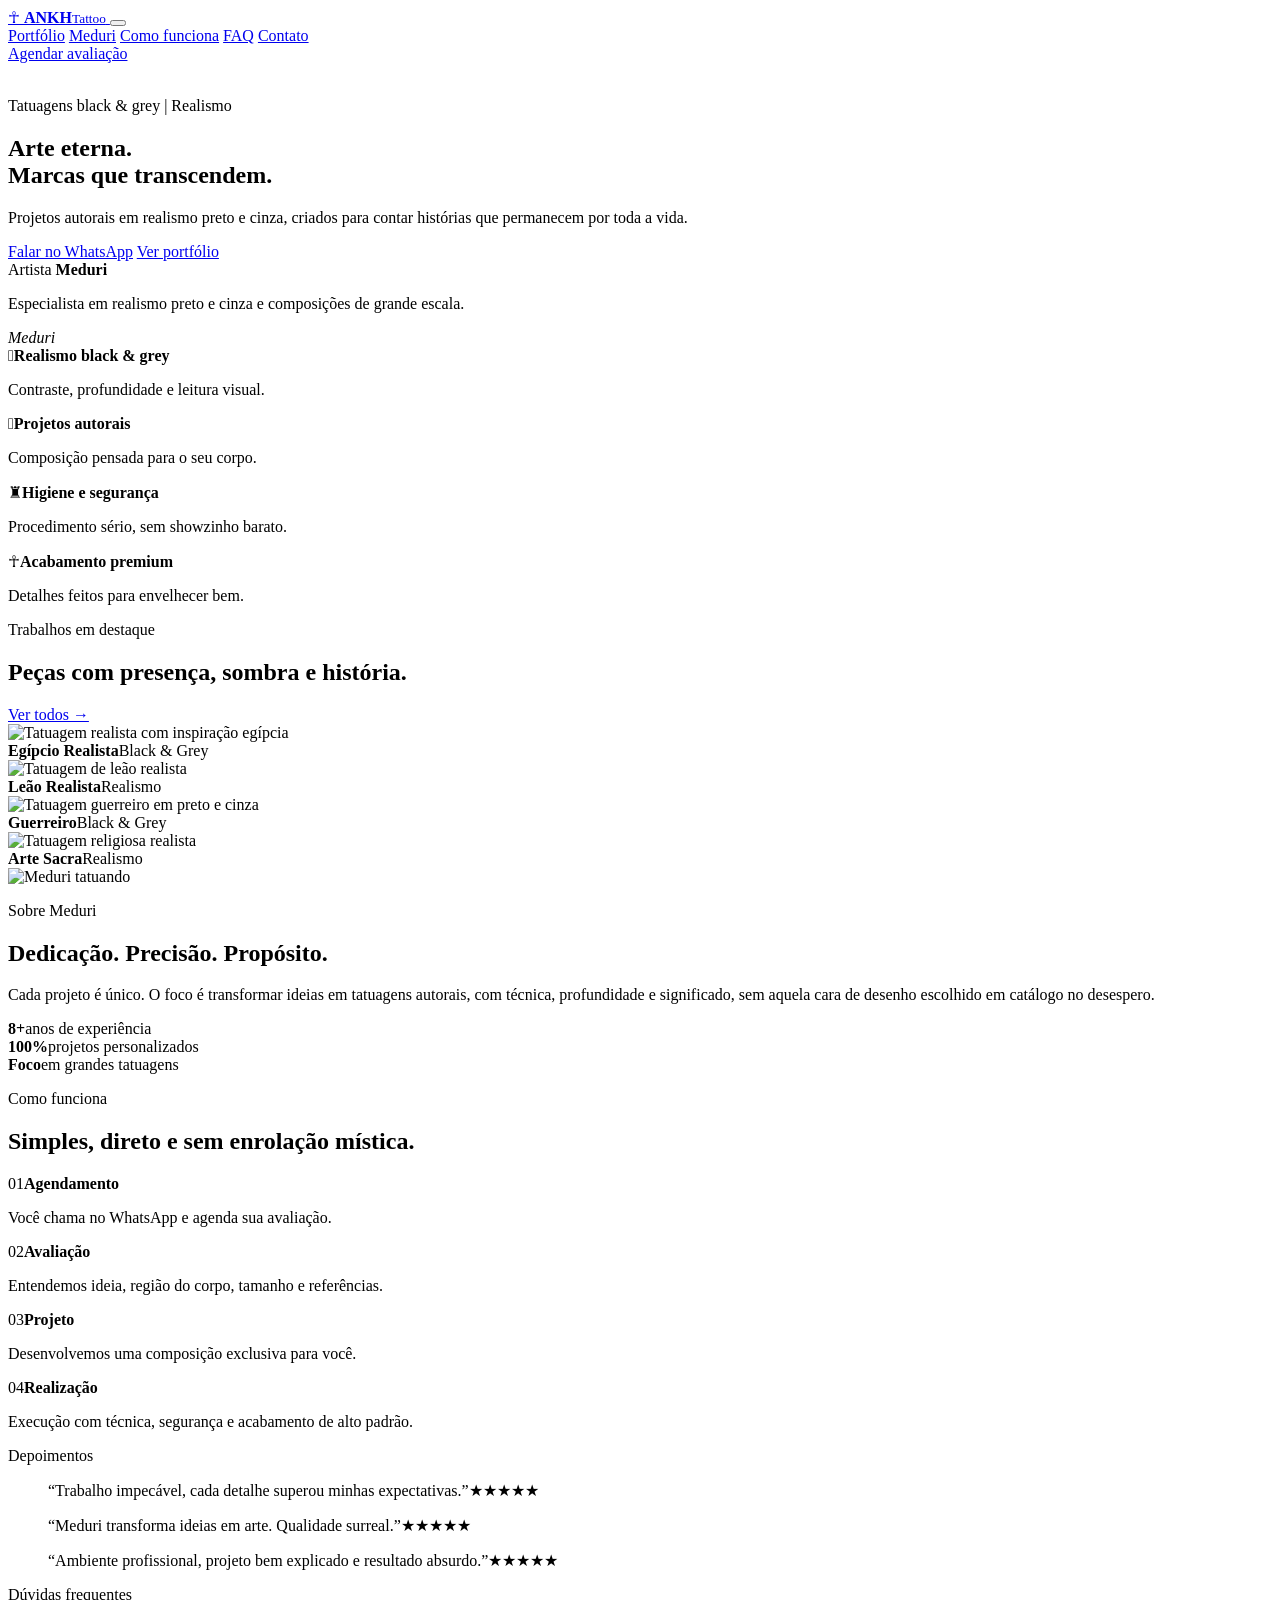
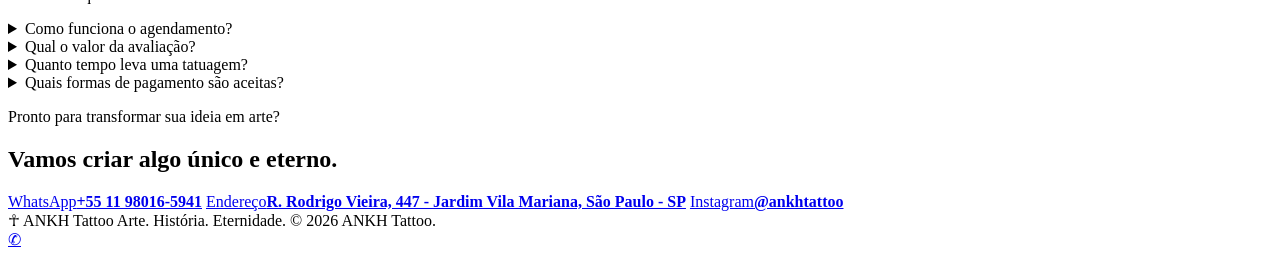
==== v2/index.html @ 569e27ea "Add v2 landing page markup" ====
<!doctype html>
<html lang="pt-BR">
<head>
  <meta charset="utf-8">
  <meta name="viewport" content="width=device-width, initial-scale=1">
  <title>ANKH Tattoo | Meduri - Realismo Black & Grey</title>
  <meta name="description" content="Tatuagens autorais em realismo black and grey com Meduri. Projetos grandes, acabamento premium e atendimento em São Paulo.">
  <meta name="theme-color" content="#090806">
  <link rel="preconnect" href="https://fonts.googleapis.com">
  <link rel="preconnect" href="https://fonts.gstatic.com" crossorigin>
  <link href="https://fonts.googleapis.com/css2?family=Cinzel:wght@500;600;700&family=Inter:wght@400;500;600;700&display=swap" rel="stylesheet">
  <link rel="stylesheet" href="assets/css/style.css">
</head>
<body>
  <div class="noise" aria-hidden="true"></div>

  <header class="site-header" data-header>
    <a class="brand" href="#top" aria-label="ANKH Tattoo">
      <span class="brand-mark">☥</span>
      <span><strong>ANKH</strong><small>Tattoo</small></span>
    </a>

    <button class="menu-toggle" type="button" aria-expanded="false" aria-controls="menu" data-menu-toggle>
      <span></span><span></span><span></span>
    </button>

    <nav class="main-nav" id="menu" data-menu>
      <a href="#portfolio">Portfólio</a>
      <a href="#meduri">Meduri</a>
      <a href="#processo">Como funciona</a>
      <a href="#faq">FAQ</a>
      <a href="#contato">Contato</a>
    </nav>

    <a class="header-cta" href="https://wa.me/5511980165941?text=Oi%2C%20quero%20agendar%20uma%20avalia%C3%A7%C3%A3o%20com%20o%20Meduri" target="_blank" rel="noopener">
      Agendar avaliação
    </a>
  </header>

  <main id="top">
    <section class="hero section-pad">
      <div class="hero-bg" aria-hidden="true">
        <img src="assets/img/hero-anubis.svg" alt="">
      </div>
      <div class="container hero-grid">
        <div class="hero-copy reveal">
          <p class="eyebrow">Tatuagens black & grey | Realismo</p>
          <h1>Arte eterna.<br><span>Marcas que transcendem.</span></h1>
          <p class="hero-text">Projetos autorais em realismo preto e cinza, criados para contar histórias que permanecem por toda a vida.</p>
          <div class="hero-actions">
            <a class="btn btn-primary" href="https://wa.me/5511980165941?text=Oi%2C%20quero%20agendar%20uma%20avalia%C3%A7%C3%A3o%20com%20o%20Meduri" target="_blank" rel="noopener">Falar no WhatsApp</a>
            <a class="btn btn-ghost" href="#portfolio">Ver portfólio</a>
          </div>
        </div>

        <aside class="artist-card reveal delay-1">
          <span>Artista</span>
          <strong>Meduri</strong>
          <p>Especialista em realismo preto e cinza e composições de grande escala.</p>
          <em>Meduri</em>
        </aside>
      </div>
    </section>

    <section class="trust-strip">
      <div class="container trust-grid">
        <article><span>𓃥</span><strong>Realismo black & grey</strong><p>Contraste, profundidade e leitura visual.</p></article>
        <article><span>𓂀</span><strong>Projetos autorais</strong><p>Composição pensada para o seu corpo.</p></article>
        <article><span>♜</span><strong>Higiene e segurança</strong><p>Procedimento sério, sem showzinho barato.</p></article>
        <article><span>☥</span><strong>Acabamento premium</strong><p>Detalhes feitos para envelhecer bem.</p></article>
      </div>
    </section>

    <section class="portfolio section-pad" id="portfolio">
      <div class="container">
        <div class="section-head reveal">
          <p class="eyebrow">Trabalhos em destaque</p>
          <h2>Peças com presença, sombra e história.</h2>
          <a href="https://www.instagram.com/ankhtattoo" target="_blank" rel="noopener">Ver todos →</a>
        </div>
        <div class="portfolio-grid">
          <article class="work-card reveal"><img src="assets/img/tattoo-01.svg" alt="Tatuagem realista com inspiração egípcia"><div><strong>Egípcio Realista</strong><span>Black & Grey</span></div></article>
          <article class="work-card reveal delay-1"><img src="assets/img/tattoo-02.svg" alt="Tatuagem de leão realista"><div><strong>Leão Realista</strong><span>Realismo</span></div></article>
          <article class="work-card reveal delay-2"><img src="assets/img/tattoo-03.svg" alt="Tatuagem guerreiro em preto e cinza"><div><strong>Guerreiro</strong><span>Black & Grey</span></div></article>
          <article class="work-card reveal delay-3"><img src="assets/img/tattoo-04.svg" alt="Tatuagem religiosa realista"><div><strong>Arte Sacra</strong><span>Realismo</span></div></article>
        </div>
      </div>
    </section>

    <section class="about section-pad" id="meduri">
      <div class="container about-grid">
        <div class="about-media reveal"><img src="assets/img/meduri-placeholder.svg" alt="Meduri tatuando"></div>
        <div class="about-copy reveal delay-1">
          <p class="eyebrow">Sobre Meduri</p>
          <h2>Dedicação. Precisão. Propósito.</h2>
          <p>Cada projeto é único. O foco é transformar ideias em tatuagens autorais, com técnica, profundidade e significado, sem aquela cara de desenho escolhido em catálogo no desespero.</p>
          <div class="stats">
            <div><strong>8+</strong><span>anos de experiência</span></div>
            <div><strong>100%</strong><span>projetos personalizados</span></div>
            <div><strong>Foco</strong><span>em grandes tatuagens</span></div>
          </div>
        </div>
      </div>
    </section>

    <section class="process section-pad" id="processo">
      <div class="container">
        <div class="section-head compact reveal">
          <p class="eyebrow">Como funciona</p>
          <h2>Simples, direto e sem enrolação mística.</h2>
        </div>
        <div class="steps">
          <article class="reveal"><span>01</span><strong>Agendamento</strong><p>Você chama no WhatsApp e agenda sua avaliação.</p></article>
          <article class="reveal delay-1"><span>02</span><strong>Avaliação</strong><p>Entendemos ideia, região do corpo, tamanho e referências.</p></article>
          <article class="reveal delay-2"><span>03</span><strong>Projeto</strong><p>Desenvolvemos uma composição exclusiva para você.</p></article>
          <article class="reveal delay-3"><span>04</span><strong>Realização</strong><p>Execução com técnica, segurança e acabamento de alto padrão.</p></article>
        </div>
      </div>
    </section>

    <section class="social-proof section-pad">
      <div class="container proof-grid">
        <div class="testimonials reveal">
          <p class="eyebrow">Depoimentos</p>
          <div class="quote-row">
            <blockquote>“Trabalho impecável, cada detalhe superou minhas expectativas.”<span>★★★★★</span></blockquote>
            <blockquote>“Meduri transforma ideias em arte. Qualidade surreal.”<span>★★★★★</span></blockquote>
            <blockquote>“Ambiente profissional, projeto bem explicado e resultado absurdo.”<span>★★★★★</span></blockquote>
          </div>
        </div>
        <div class="faq reveal delay-1" id="faq">
          <p class="eyebrow">Dúvidas frequentes</p>
          <details><summary>Como funciona o agendamento?</summary><p>Você chama no WhatsApp, envia sua ideia e combinamos o melhor horário para avaliação.</p></details>
          <details><summary>Qual o valor da avaliação?</summary><p>O valor depende do projeto, tamanho e região. O orçamento é feito após entender a ideia.</p></details>
          <details><summary>Quanto tempo leva uma tatuagem?</summary><p>Depende da complexidade. Projetos grandes podem exigir sessões longas ou mais de uma sessão.</p></details>
          <details><summary>Quais formas de pagamento são aceitas?</summary><p>As opções são confirmadas diretamente no WhatsApp no momento do agendamento.</p></details>
        </div>
      </div>
    </section>

    <section class="final-cta section-pad" id="contato">
      <div class="container cta-grid reveal">
        <div>
          <p class="eyebrow">Pronto para transformar sua ideia em arte?</p>
          <h2>Vamos criar algo único e eterno.</h2>
        </div>
        <div class="contact-cards">
          <a href="https://wa.me/5511980165941" target="_blank" rel="noopener"><span>WhatsApp</span><strong>+55 11 98016-5941</strong></a>
          <a href="https://maps.google.com/?q=R.%20Rodrigo%20Vieira%2C%20447%20-%20Jardim%20Vila%20Mariana%20S%C3%A3o%20Paulo%20-%20SP%2004115-060" target="_blank" rel="noopener"><span>Endereço</span><strong>R. Rodrigo Vieira, 447 - Jardim Vila Mariana, São Paulo - SP</strong></a>
          <a href="https://www.instagram.com/ankhtattoo" target="_blank" rel="noopener"><span>Instagram</span><strong>@ankhtattoo</strong></a>
        </div>
      </div>
    </section>
  </main>

  <footer class="site-footer">
    <div class="container footer-grid">
      <span class="brand-mini">☥ ANKH Tattoo</span>
      <span>Arte. História. Eternidade.</span>
      <span>© 2026 ANKH Tattoo.</span>
    </div>
  </footer>

  <a class="float-whatsapp" href="https://wa.me/5511980165941?text=Oi%2C%20quero%20agendar%20uma%20avalia%C3%A7%C3%A3o%20com%20o%20Meduri" target="_blank" rel="noopener" aria-label="Chamar no WhatsApp">✆</a>
  <script src="assets/js/main.js"></script>
</body>
</html>
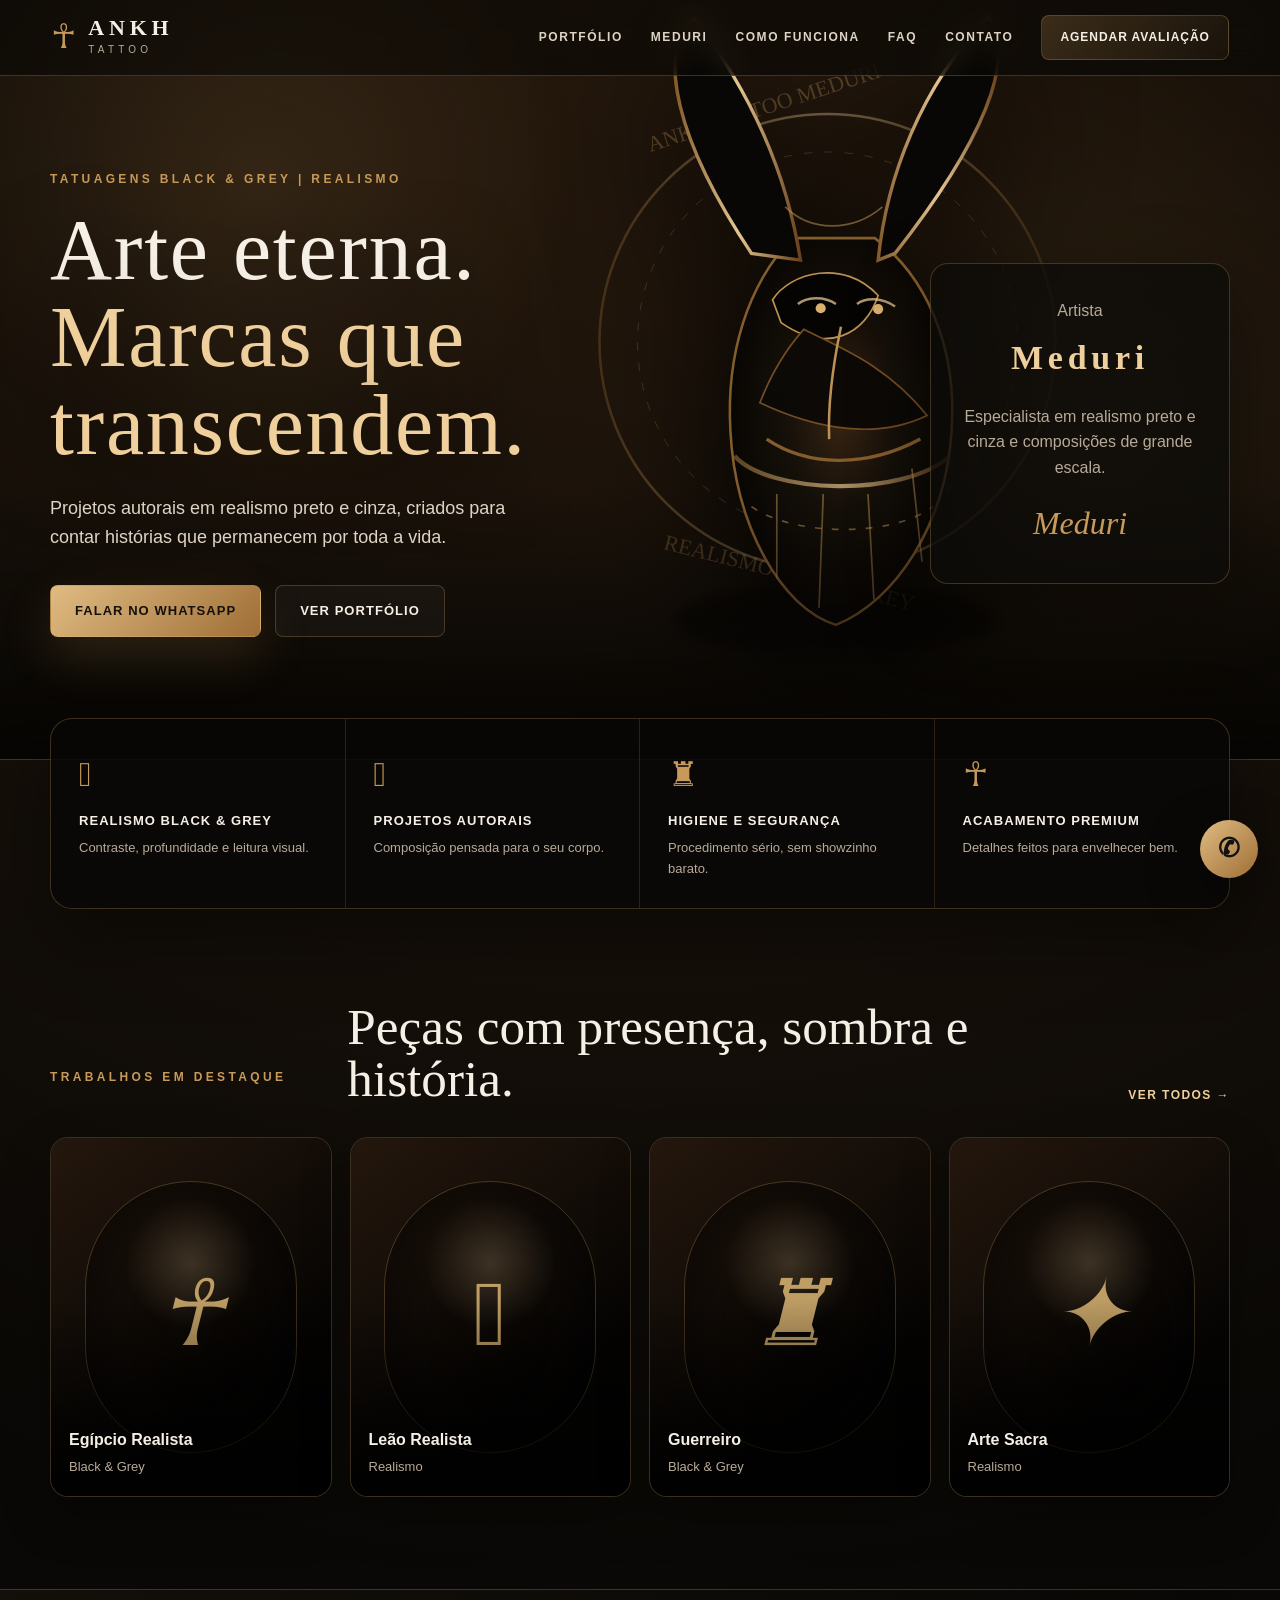
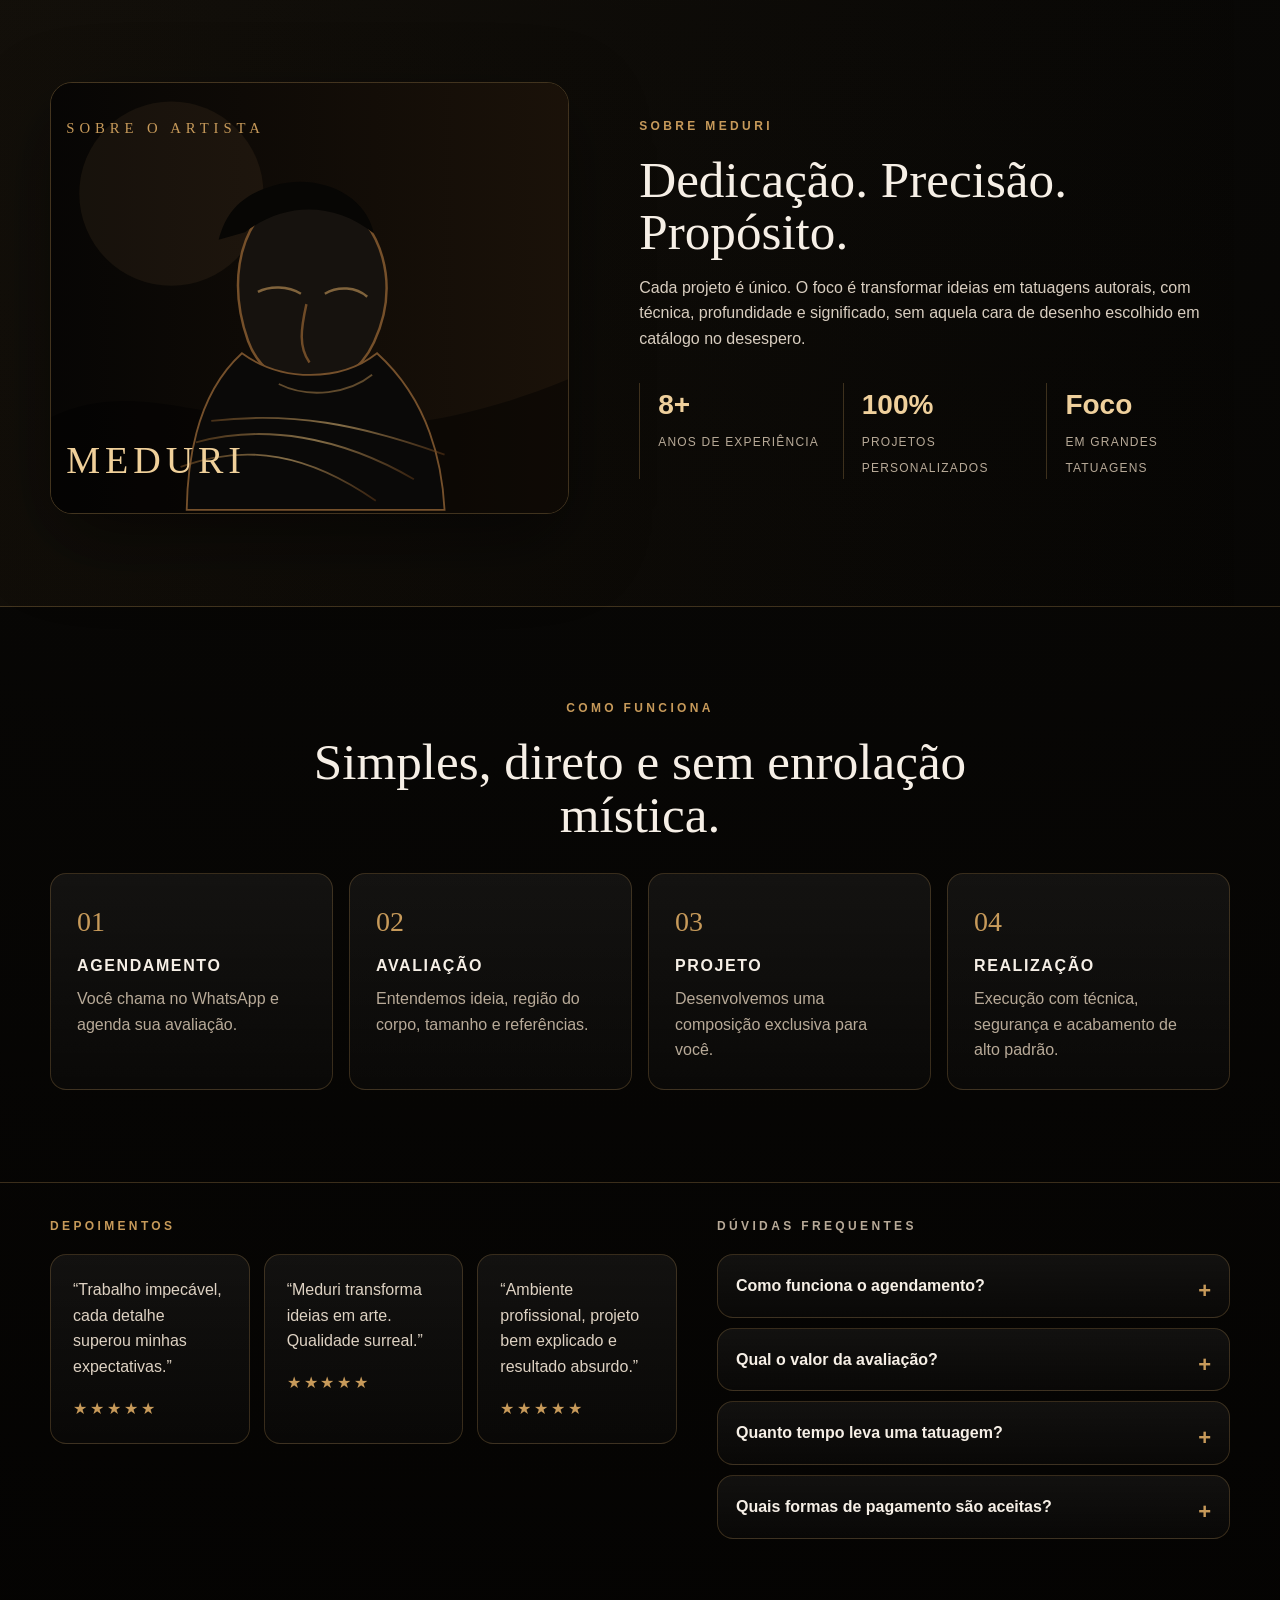
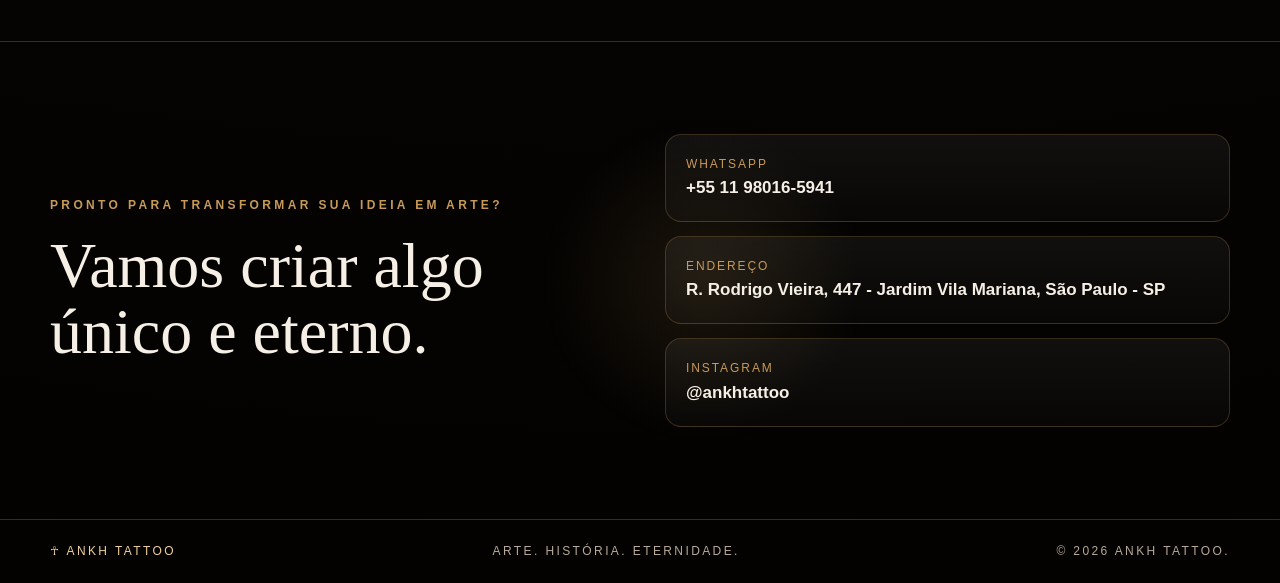
==== commit 3bacfd4f: "Use CSS portfolio placeholders in v2" ====
--- a/v2/index.html
+++ b/v2/index.html
@@ -10,157 +10,52 @@
   <link rel="preconnect" href="https://fonts.gstatic.com" crossorigin>
   <link href="https://fonts.googleapis.com/css2?family=Cinzel:wght@500;600;700&family=Inter:wght@400;500;600;700&display=swap" rel="stylesheet">
   <link rel="stylesheet" href="assets/css/style.css">
+  <style>
+    .work-art{position:absolute;inset:0;display:block;background:radial-gradient(circle at 50% 35%,rgba(239,208,156,.20),transparent 24%),linear-gradient(145deg,#24170d,#050403 70%);transition:.35s}
+    .work-art:before{content:"";position:absolute;inset:12%;border:1px solid rgba(199,154,90,.28);border-radius:999px;box-shadow:inset 0 0 70px rgba(0,0,0,.7)}
+    .work-art:after{position:absolute;inset:auto 0 38%;text-align:center;color:#d8b372;font-family:Cinzel,serif;font-size:92px;line-height:1;text-shadow:0 20px 55px #000;opacity:.86}
+    .art-1:after{content:"☥"}.art-2:after{content:"𓃭"}.art-3:after{content:"♜"}.art-4:after{content:"✦"}
+    .work-card:hover .work-art{transform:scale(1.05)}
+  </style>
 </head>
 <body>
   <div class="noise" aria-hidden="true"></div>
 
   <header class="site-header" data-header>
-    <a class="brand" href="#top" aria-label="ANKH Tattoo">
-      <span class="brand-mark">☥</span>
-      <span><strong>ANKH</strong><small>Tattoo</small></span>
-    </a>
-
-    <button class="menu-toggle" type="button" aria-expanded="false" aria-controls="menu" data-menu-toggle>
-      <span></span><span></span><span></span>
-    </button>
-
-    <nav class="main-nav" id="menu" data-menu>
-      <a href="#portfolio">Portfólio</a>
-      <a href="#meduri">Meduri</a>
-      <a href="#processo">Como funciona</a>
-      <a href="#faq">FAQ</a>
-      <a href="#contato">Contato</a>
-    </nav>
-
-    <a class="header-cta" href="https://wa.me/5511980165941?text=Oi%2C%20quero%20agendar%20uma%20avalia%C3%A7%C3%A3o%20com%20o%20Meduri" target="_blank" rel="noopener">
-      Agendar avaliação
-    </a>
+    <a class="brand" href="#top" aria-label="ANKH Tattoo"><span class="brand-mark">☥</span><span><strong>ANKH</strong><small>Tattoo</small></span></a>
+    <button class="menu-toggle" type="button" aria-expanded="false" aria-controls="menu" data-menu-toggle><span></span><span></span><span></span></button>
+    <nav class="main-nav" id="menu" data-menu><a href="#portfolio">Portfólio</a><a href="#meduri">Meduri</a><a href="#processo">Como funciona</a><a href="#faq">FAQ</a><a href="#contato">Contato</a></nav>
+    <a class="header-cta" href="https://wa.me/5511980165941?text=Oi%2C%20quero%20agendar%20uma%20avalia%C3%A7%C3%A3o%20com%20o%20Meduri" target="_blank" rel="noopener">Agendar avaliação</a>
   </header>
 
   <main id="top">
     <section class="hero section-pad">
-      <div class="hero-bg" aria-hidden="true">
-        <img src="assets/img/hero-anubis.svg" alt="">
-      </div>
+      <div class="hero-bg" aria-hidden="true"><img src="assets/img/hero-anubis.svg" alt=""></div>
       <div class="container hero-grid">
         <div class="hero-copy reveal">
           <p class="eyebrow">Tatuagens black & grey | Realismo</p>
           <h1>Arte eterna.<br><span>Marcas que transcendem.</span></h1>
           <p class="hero-text">Projetos autorais em realismo preto e cinza, criados para contar histórias que permanecem por toda a vida.</p>
-          <div class="hero-actions">
-            <a class="btn btn-primary" href="https://wa.me/5511980165941?text=Oi%2C%20quero%20agendar%20uma%20avalia%C3%A7%C3%A3o%20com%20o%20Meduri" target="_blank" rel="noopener">Falar no WhatsApp</a>
-            <a class="btn btn-ghost" href="#portfolio">Ver portfólio</a>
-          </div>
+          <div class="hero-actions"><a class="btn btn-primary" href="https://wa.me/5511980165941?text=Oi%2C%20quero%20agendar%20uma%20avalia%C3%A7%C3%A3o%20com%20o%20Meduri" target="_blank" rel="noopener">Falar no WhatsApp</a><a class="btn btn-ghost" href="#portfolio">Ver portfólio</a></div>
         </div>
-
-        <aside class="artist-card reveal delay-1">
-          <span>Artista</span>
-          <strong>Meduri</strong>
-          <p>Especialista em realismo preto e cinza e composições de grande escala.</p>
-          <em>Meduri</em>
-        </aside>
+        <aside class="artist-card reveal delay-1"><span>Artista</span><strong>Meduri</strong><p>Especialista em realismo preto e cinza e composições de grande escala.</p><em>Meduri</em></aside>
       </div>
     </section>
 
-    <section class="trust-strip">
-      <div class="container trust-grid">
-        <article><span>𓃥</span><strong>Realismo black & grey</strong><p>Contraste, profundidade e leitura visual.</p></article>
-        <article><span>𓂀</span><strong>Projetos autorais</strong><p>Composição pensada para o seu corpo.</p></article>
-        <article><span>♜</span><strong>Higiene e segurança</strong><p>Procedimento sério, sem showzinho barato.</p></article>
-        <article><span>☥</span><strong>Acabamento premium</strong><p>Detalhes feitos para envelhecer bem.</p></article>
-      </div>
-    </section>
+    <section class="trust-strip"><div class="container trust-grid"><article><span>𓃥</span><strong>Realismo black & grey</strong><p>Contraste, profundidade e leitura visual.</p></article><article><span>𓂀</span><strong>Projetos autorais</strong><p>Composição pensada para o seu corpo.</p></article><article><span>♜</span><strong>Higiene e segurança</strong><p>Procedimento sério, sem showzinho barato.</p></article><article><span>☥</span><strong>Acabamento premium</strong><p>Detalhes feitos para envelhecer bem.</p></article></div></section>
 
-    <section class="portfolio section-pad" id="portfolio">
-      <div class="container">
-        <div class="section-head reveal">
-          <p class="eyebrow">Trabalhos em destaque</p>
-          <h2>Peças com presença, sombra e história.</h2>
-          <a href="https://www.instagram.com/ankhtattoo" target="_blank" rel="noopener">Ver todos →</a>
-        </div>
-        <div class="portfolio-grid">
-          <article class="work-card reveal"><img src="assets/img/tattoo-01.svg" alt="Tatuagem realista com inspiração egípcia"><div><strong>Egípcio Realista</strong><span>Black & Grey</span></div></article>
-          <article class="work-card reveal delay-1"><img src="assets/img/tattoo-02.svg" alt="Tatuagem de leão realista"><div><strong>Leão Realista</strong><span>Realismo</span></div></article>
-          <article class="work-card reveal delay-2"><img src="assets/img/tattoo-03.svg" alt="Tatuagem guerreiro em preto e cinza"><div><strong>Guerreiro</strong><span>Black & Grey</span></div></article>
-          <article class="work-card reveal delay-3"><img src="assets/img/tattoo-04.svg" alt="Tatuagem religiosa realista"><div><strong>Arte Sacra</strong><span>Realismo</span></div></article>
-        </div>
-      </div>
-    </section>
+    <section class="portfolio section-pad" id="portfolio"><div class="container"><div class="section-head reveal"><p class="eyebrow">Trabalhos em destaque</p><h2>Peças com presença, sombra e história.</h2><a href="https://www.instagram.com/ankhtattoo" target="_blank" rel="noopener">Ver todos →</a></div><div class="portfolio-grid"><article class="work-card reveal"><i class="work-art art-1" aria-hidden="true"></i><div><strong>Egípcio Realista</strong><span>Black & Grey</span></div></article><article class="work-card reveal delay-1"><i class="work-art art-2" aria-hidden="true"></i><div><strong>Leão Realista</strong><span>Realismo</span></div></article><article class="work-card reveal delay-2"><i class="work-art art-3" aria-hidden="true"></i><div><strong>Guerreiro</strong><span>Black & Grey</span></div></article><article class="work-card reveal delay-3"><i class="work-art art-4" aria-hidden="true"></i><div><strong>Arte Sacra</strong><span>Realismo</span></div></article></div></div></section>
 
-    <section class="about section-pad" id="meduri">
-      <div class="container about-grid">
-        <div class="about-media reveal"><img src="assets/img/meduri-placeholder.svg" alt="Meduri tatuando"></div>
-        <div class="about-copy reveal delay-1">
-          <p class="eyebrow">Sobre Meduri</p>
-          <h2>Dedicação. Precisão. Propósito.</h2>
-          <p>Cada projeto é único. O foco é transformar ideias em tatuagens autorais, com técnica, profundidade e significado, sem aquela cara de desenho escolhido em catálogo no desespero.</p>
-          <div class="stats">
-            <div><strong>8+</strong><span>anos de experiência</span></div>
-            <div><strong>100%</strong><span>projetos personalizados</span></div>
-            <div><strong>Foco</strong><span>em grandes tatuagens</span></div>
-          </div>
-        </div>
-      </div>
-    </section>
+    <section class="about section-pad" id="meduri"><div class="container about-grid"><div class="about-media reveal"><img src="assets/img/meduri-placeholder.svg" alt="Meduri tatuando"></div><div class="about-copy reveal delay-1"><p class="eyebrow">Sobre Meduri</p><h2>Dedicação. Precisão. Propósito.</h2><p>Cada projeto é único. O foco é transformar ideias em tatuagens autorais, com técnica, profundidade e significado, sem aquela cara de desenho escolhido em catálogo no desespero.</p><div class="stats"><div><strong>8+</strong><span>anos de experiência</span></div><div><strong>100%</strong><span>projetos personalizados</span></div><div><strong>Foco</strong><span>em grandes tatuagens</span></div></div></div></div></section>
 
-    <section class="process section-pad" id="processo">
-      <div class="container">
-        <div class="section-head compact reveal">
-          <p class="eyebrow">Como funciona</p>
-          <h2>Simples, direto e sem enrolação mística.</h2>
-        </div>
-        <div class="steps">
-          <article class="reveal"><span>01</span><strong>Agendamento</strong><p>Você chama no WhatsApp e agenda sua avaliação.</p></article>
-          <article class="reveal delay-1"><span>02</span><strong>Avaliação</strong><p>Entendemos ideia, região do corpo, tamanho e referências.</p></article>
-          <article class="reveal delay-2"><span>03</span><strong>Projeto</strong><p>Desenvolvemos uma composição exclusiva para você.</p></article>
-          <article class="reveal delay-3"><span>04</span><strong>Realização</strong><p>Execução com técnica, segurança e acabamento de alto padrão.</p></article>
-        </div>
-      </div>
-    </section>
+    <section class="process section-pad" id="processo"><div class="container"><div class="section-head compact reveal"><p class="eyebrow">Como funciona</p><h2>Simples, direto e sem enrolação mística.</h2></div><div class="steps"><article class="reveal"><span>01</span><strong>Agendamento</strong><p>Você chama no WhatsApp e agenda sua avaliação.</p></article><article class="reveal delay-1"><span>02</span><strong>Avaliação</strong><p>Entendemos ideia, região do corpo, tamanho e referências.</p></article><article class="reveal delay-2"><span>03</span><strong>Projeto</strong><p>Desenvolvemos uma composição exclusiva para você.</p></article><article class="reveal delay-3"><span>04</span><strong>Realização</strong><p>Execução com técnica, segurança e acabamento de alto padrão.</p></article></div></div></section>
 
-    <section class="social-proof section-pad">
-      <div class="container proof-grid">
-        <div class="testimonials reveal">
-          <p class="eyebrow">Depoimentos</p>
-          <div class="quote-row">
-            <blockquote>“Trabalho impecável, cada detalhe superou minhas expectativas.”<span>★★★★★</span></blockquote>
-            <blockquote>“Meduri transforma ideias em arte. Qualidade surreal.”<span>★★★★★</span></blockquote>
-            <blockquote>“Ambiente profissional, projeto bem explicado e resultado absurdo.”<span>★★★★★</span></blockquote>
-          </div>
-        </div>
-        <div class="faq reveal delay-1" id="faq">
-          <p class="eyebrow">Dúvidas frequentes</p>
-          <details><summary>Como funciona o agendamento?</summary><p>Você chama no WhatsApp, envia sua ideia e combinamos o melhor horário para avaliação.</p></details>
-          <details><summary>Qual o valor da avaliação?</summary><p>O valor depende do projeto, tamanho e região. O orçamento é feito após entender a ideia.</p></details>
-          <details><summary>Quanto tempo leva uma tatuagem?</summary><p>Depende da complexidade. Projetos grandes podem exigir sessões longas ou mais de uma sessão.</p></details>
-          <details><summary>Quais formas de pagamento são aceitas?</summary><p>As opções são confirmadas diretamente no WhatsApp no momento do agendamento.</p></details>
-        </div>
-      </div>
-    </section>
+    <section class="social-proof section-pad"><div class="container proof-grid"><div class="testimonials reveal"><p class="eyebrow">Depoimentos</p><div class="quote-row"><blockquote>“Trabalho impecável, cada detalhe superou minhas expectativas.”<span>★★★★★</span></blockquote><blockquote>“Meduri transforma ideias em arte. Qualidade surreal.”<span>★★★★★</span></blockquote><blockquote>“Ambiente profissional, projeto bem explicado e resultado absurdo.”<span>★★★★★</span></blockquote></div></div><div class="faq reveal delay-1" id="faq"><p class="eyebrow">Dúvidas frequentes</p><details><summary>Como funciona o agendamento?</summary><p>Você chama no WhatsApp, envia sua ideia e combinamos o melhor horário para avaliação.</p></details><details><summary>Qual o valor da avaliação?</summary><p>O valor depende do projeto, tamanho e região. O orçamento é feito após entender a ideia.</p></details><details><summary>Quanto tempo leva uma tatuagem?</summary><p>Depende da complexidade. Projetos grandes podem exigir sessões longas ou mais de uma sessão.</p></details><details><summary>Quais formas de pagamento são aceitas?</summary><p>As opções são confirmadas diretamente no WhatsApp no momento do agendamento.</p></details></div></div></section>
 
-    <section class="final-cta section-pad" id="contato">
-      <div class="container cta-grid reveal">
-        <div>
-          <p class="eyebrow">Pronto para transformar sua ideia em arte?</p>
-          <h2>Vamos criar algo único e eterno.</h2>
-        </div>
-        <div class="contact-cards">
-          <a href="https://wa.me/5511980165941" target="_blank" rel="noopener"><span>WhatsApp</span><strong>+55 11 98016-5941</strong></a>
-          <a href="https://maps.google.com/?q=R.%20Rodrigo%20Vieira%2C%20447%20-%20Jardim%20Vila%20Mariana%20S%C3%A3o%20Paulo%20-%20SP%2004115-060" target="_blank" rel="noopener"><span>Endereço</span><strong>R. Rodrigo Vieira, 447 - Jardim Vila Mariana, São Paulo - SP</strong></a>
-          <a href="https://www.instagram.com/ankhtattoo" target="_blank" rel="noopener"><span>Instagram</span><strong>@ankhtattoo</strong></a>
-        </div>
-      </div>
-    </section>
+    <section class="final-cta section-pad" id="contato"><div class="container cta-grid reveal"><div><p class="eyebrow">Pronto para transformar sua ideia em arte?</p><h2>Vamos criar algo único e eterno.</h2></div><div class="contact-cards"><a href="https://wa.me/5511980165941" target="_blank" rel="noopener"><span>WhatsApp</span><strong>+55 11 98016-5941</strong></a><a href="https://maps.google.com/?q=R.%20Rodrigo%20Vieira%2C%20447%20-%20Jardim%20Vila%20Mariana%20S%C3%A3o%20Paulo%20-%20SP%2004115-060" target="_blank" rel="noopener"><span>Endereço</span><strong>R. Rodrigo Vieira, 447 - Jardim Vila Mariana, São Paulo - SP</strong></a><a href="https://www.instagram.com/ankhtattoo" target="_blank" rel="noopener"><span>Instagram</span><strong>@ankhtattoo</strong></a></div></div></section>
   </main>
 
-  <footer class="site-footer">
-    <div class="container footer-grid">
-      <span class="brand-mini">☥ ANKH Tattoo</span>
-      <span>Arte. História. Eternidade.</span>
-      <span>© 2026 ANKH Tattoo.</span>
-    </div>
-  </footer>
-
+  <footer class="site-footer"><div class="container footer-grid"><span class="brand-mini">☥ ANKH Tattoo</span><span>Arte. História. Eternidade.</span><span>© 2026 ANKH Tattoo.</span></div></footer>
   <a class="float-whatsapp" href="https://wa.me/5511980165941?text=Oi%2C%20quero%20agendar%20uma%20avalia%C3%A7%C3%A3o%20com%20o%20Meduri" target="_blank" rel="noopener" aria-label="Chamar no WhatsApp">✆</a>
   <script src="assets/js/main.js"></script>
 </body>
--- a/v2/assets/css/style.css
+++ b/v2/assets/css/style.css
@@ -0,0 +1 @@
+:root{--bg:#070604;--panel:#12100d;--line:rgba(199,154,90,.28);--gold:#c79a5a;--gold2:#efd09c;--text:#f6efe6;--muted:#b8aa98;--max:1180px;--radius:22px}*{box-sizing:border-box}html{scroll-behavior:smooth}body{margin:0;background:radial-gradient(circle at top,#26190d 0,#090806 42%,#030201 100%);color:var(--text);font-family:Inter,Arial,sans-serif;line-height:1.6;overflow-x:hidden}body:before{content:"";position:fixed;inset:0;background:radial-gradient(circle at 20% 20%,rgba(199,154,90,.13),transparent 26%),radial-gradient(circle at 85% 45%,rgba(199,154,90,.08),transparent 30%);pointer-events:none;z-index:-1}.container{width:min(var(--max),calc(100% - 40px));margin:auto}a{color:inherit;text-decoration:none}img{max-width:100%;display:block}.section-pad{padding:92px 0}.site-header{position:fixed;inset:0 0 auto;z-index:20;height:76px;display:flex;align-items:center;gap:28px;padding:0 clamp(20px,4vw,56px);border-bottom:1px solid var(--line);background:rgba(7,6,4,.55);backdrop-filter:blur(14px);transition:.25s}.site-header.is-scrolled{height:64px;background:rgba(7,6,4,.92)}.brand{display:flex;align-items:center;gap:12px}.brand-mark{font-family:Cinzel,serif;font-size:34px;color:var(--gold)}.brand strong{display:block;font-family:Cinzel,serif;font-size:22px;letter-spacing:.22em;line-height:1}.brand small{display:block;text-transform:uppercase;letter-spacing:.42em;font-size:10px;color:var(--muted);margin-top:3px}.main-nav{margin-left:auto;display:flex;gap:28px}.main-nav a{font-size:12px;font-weight:800;text-transform:uppercase;letter-spacing:.13em;color:#ddd4c6}.main-nav a:hover{color:var(--gold2)}.header-cta{border:1px solid var(--line);background:linear-gradient(135deg,rgba(199,154,90,.24),rgba(199,154,90,.06));padding:12px 18px;border-radius:8px;font-size:12px;font-weight:900;text-transform:uppercase;letter-spacing:.08em}.menu-toggle{display:none;margin-left:auto;background:none;border:0;width:42px;height:42px}.menu-toggle span{display:block;height:2px;background:var(--gold2);margin:7px 0}.hero{position:relative;min-height:760px;display:grid;align-items:center;padding-top:140px;border-bottom:1px solid var(--line);overflow:hidden}.hero:after{content:"";position:absolute;inset:auto 0 0;height:36%;background:linear-gradient(transparent,var(--bg))}.hero-bg{position:absolute;inset:0;display:grid;place-items:center;opacity:.94}.hero-bg img{height:min(86vh,760px);width:auto;filter:drop-shadow(0 30px 70px #000);transform:translateX(18%)}.hero-grid{position:relative;z-index:2;display:grid;grid-template-columns:minmax(0,620px) 300px;justify-content:space-between;gap:40px}.eyebrow{margin:0 0 18px;color:var(--gold);font-size:12px;font-weight:900;text-transform:uppercase;letter-spacing:.28em}.hero h1,.section-head h2,.about h2,.final-cta h2{font-family:Cinzel,serif;font-weight:500;line-height:1.02;margin:0}.hero h1{font-size:clamp(48px,7vw,86px);letter-spacing:.02em;text-shadow:0 20px 80px #000}.hero h1 span{color:var(--gold2)}.hero-text{max-width:510px;color:#ded4c6;font-size:18px;margin:24px 0 0}.hero-actions{display:flex;gap:14px;flex-wrap:wrap;margin-top:34px}.btn{display:inline-flex;align-items:center;justify-content:center;min-height:52px;padding:0 24px;border-radius:8px;font-size:13px;font-weight:900;text-transform:uppercase;letter-spacing:.08em;border:1px solid var(--line);transition:.2s}.btn:hover{transform:translateY(-2px)}.btn-primary{background:linear-gradient(135deg,#e0bc82,#9e6e36);color:#16100a;box-shadow:0 20px 50px rgba(199,154,90,.18)}.btn-ghost{background:rgba(255,255,255,.035)}.artist-card{align-self:center;margin-top:40px;padding:34px 30px;border:1px solid var(--line);border-radius:18px;background:rgba(14,12,9,.78);box-shadow:0 28px 80px rgba(0,0,0,.45);text-align:center}.artist-card span,.artist-card p{color:var(--muted)}.artist-card strong{font-family:Cinzel,serif;font-size:34px;letter-spacing:.14em;color:var(--gold2);display:block;margin:8px 0 18px}.artist-card em{display:block;margin-top:18px;font-family:cursive;font-size:32px;color:var(--gold)}.trust-strip{position:relative;z-index:3;margin-top:-42px}.trust-grid{display:grid;grid-template-columns:repeat(4,1fr);border:1px solid var(--line);border-radius:var(--radius);overflow:hidden;background:rgba(9,8,6,.86);box-shadow:0 28px 80px rgba(0,0,0,.45)}.trust-grid article{padding:28px;border-right:1px solid rgba(199,154,90,.18)}.trust-grid article:last-child{border-right:0}.trust-grid span{font-size:34px;color:var(--gold)}.trust-grid strong{display:block;margin:10px 0 6px;text-transform:uppercase;letter-spacing:.08em;font-size:13px}.trust-grid p{margin:0;color:var(--muted);font-size:13px}.section-head{display:flex;align-items:end;justify-content:space-between;gap:24px;margin-bottom:32px}.section-head h2{font-size:clamp(28px,4vw,54px);max-width:720px}.section-head a{color:var(--gold2);font-weight:900;text-transform:uppercase;font-size:12px;letter-spacing:.12em}.portfolio-grid{display:grid;grid-template-columns:repeat(4,1fr);gap:18px}.work-card{position:relative;min-height:360px;overflow:hidden;border:1px solid rgba(199,154,90,.22);border-radius:18px;background:#111;box-shadow:0 18px 50px rgba(0,0,0,.32)}.work-card img{width:100%;height:100%;object-fit:cover;transition:.35s}.work-card:hover img{transform:scale(1.05)}.work-card:after{content:"";position:absolute;inset:0;background:linear-gradient(transparent 45%,rgba(0,0,0,.88))}.work-card div{position:absolute;left:18px;right:18px;bottom:18px;z-index:2}.work-card strong{display:block}.work-card span{color:var(--muted);font-size:13px}.about{border-top:1px solid var(--line);border-bottom:1px solid var(--line);background:linear-gradient(90deg,rgba(199,154,90,.055),transparent)}.about-grid{display:grid;grid-template-columns:44% 1fr;gap:70px;align-items:center}.about-media{border-radius:22px;overflow:hidden;border:1px solid var(--line);box-shadow:0 28px 80px rgba(0,0,0,.45)}.about-media img{width:100%;height:430px;object-fit:cover}.about-copy h2{font-size:clamp(32px,4vw,54px)}.about-copy p:not(.eyebrow){color:#d9cec0;max-width:650px}.stats{display:grid;grid-template-columns:repeat(3,1fr);gap:20px;margin-top:32px}.stats div{border-left:1px solid var(--line);padding-left:18px}.stats strong{display:block;color:var(--gold2);font-size:28px}.stats span{font-size:12px;color:var(--muted);text-transform:uppercase;letter-spacing:.1em}.compact{display:block;text-align:center}.compact h2{margin:auto}.steps{display:grid;grid-template-columns:repeat(4,1fr);gap:16px}.steps article,.quote-row blockquote,.faq details,.contact-cards a{border:1px solid rgba(199,154,90,.24);background:linear-gradient(180deg,rgba(255,255,255,.055),rgba(255,255,255,.02));border-radius:16px}.steps article{padding:26px}.steps span{color:var(--gold);font-family:Cinzel,serif;font-size:28px}.steps strong{display:block;text-transform:uppercase;letter-spacing:.1em;margin:8px 0}.steps p{color:var(--muted);margin:0}.social-proof{padding-top:34px;border-top:1px solid var(--line)}.proof-grid{display:grid;grid-template-columns:1.1fr .9fr;gap:40px}.quote-row{display:grid;grid-template-columns:repeat(3,1fr);gap:14px}.quote-row blockquote{margin:0;padding:22px;color:#ded2c3}.quote-row span{display:block;color:var(--gold);margin-top:16px;letter-spacing:.18em}.faq details{padding:0 18px;margin-bottom:10px}.faq summary{cursor:pointer;list-style:none;padding:18px 0;font-weight:700}.faq summary::-webkit-details-marker{display:none}.faq summary:after{content:"+";float:right;color:var(--gold);font-size:22px}.faq details[open] summary:after{content:"-"}.faq p{color:var(--muted);margin-top:0}.final-cta{position:relative;border-top:1px solid var(--line);background:radial-gradient(circle at 55% 50%,rgba(199,154,90,.12),transparent 22%)}.cta-grid{display:grid;grid-template-columns:1fr 1fr;gap:50px;align-items:center}.final-cta h2{font-size:clamp(36px,5vw,70px)}.contact-cards{display:grid;gap:14px}.contact-cards a{padding:20px;display:block}.contact-cards span{display:block;color:var(--gold);font-size:12px;text-transform:uppercase;letter-spacing:.16em}.contact-cards strong{font-size:17px}.site-footer{border-top:1px solid var(--line);padding:22px 0;color:var(--muted);font-size:12px;text-transform:uppercase;letter-spacing:.2em}.footer-grid{display:flex;justify-content:space-between;gap:20px}.brand-mini{color:var(--gold2)}.float-whatsapp{position:fixed;right:22px;bottom:22px;z-index:40;width:58px;height:58px;border-radius:999px;background:linear-gradient(135deg,#e0bc82,#9e6e36);color:#111;display:grid;place-items:center;font-weight:900;font-size:26px;box-shadow:0 20px 55px rgba(0,0,0,.45)}.reveal{opacity:0;transform:translateY(18px);transition:.7s ease}.reveal.is-visible{opacity:1;transform:none}.delay-1{transition-delay:.08s}.delay-2{transition-delay:.16s}.delay-3{transition-delay:.24s}@media(max-width:980px){.header-cta,.main-nav{display:none}.menu-toggle{display:block}.main-nav.is-open{position:fixed;display:flex;flex-direction:column;align-items:flex-start;top:70px;left:20px;right:20px;padding:24px;border:1px solid var(--line);border-radius:18px;background:rgba(8,7,5,.96);box-shadow:0 28px 80px rgba(0,0,0,.5)}.hero{min-height:760px;padding-top:110px;align-items:start}.hero-bg{place-items:start center;opacity:.76}.hero-bg img{height:560px;transform:translate(18%,80px)}.hero-grid{grid-template-columns:1fr}.artist-card{display:none}.trust-grid{grid-template-columns:repeat(2,1fr)}.portfolio-grid{grid-template-columns:repeat(2,1fr)}.about-grid,.proof-grid,.cta-grid{grid-template-columns:1fr}.steps{grid-template-columns:repeat(2,1fr)}.quote-row{grid-template-columns:1fr}.footer-grid{display:grid;text-align:center}.section-pad{padding:70px 0}}@media(max-width:620px){.container{width:min(100% - 28px,var(--max))}.brand strong{font-size:18px}.brand small{letter-spacing:.32em}.hero{min-height:690px}.hero h1{font-size:43px}.hero-text{font-size:16px}.hero-bg img{height:480px;transform:translate(22%,130px)}.btn{width:100%}.trust-strip{margin-top:-20px}.trust-grid,.portfolio-grid,.steps,.stats{grid-template-columns:1fr}.trust-grid article{border-right:0;border-bottom:1px solid rgba(199,154,90,.18);padding:22px}.trust-grid article:last-child{border-bottom:0}.section-head{display:block}.work-card{min-height:280px}.about-media img{height:300px}.steps article{padding:20px}.social-proof{display:none}.final-cta{padding-bottom:90px}.contact-cards strong{font-size:15px}.float-whatsapp{width:54px;height:54px}}
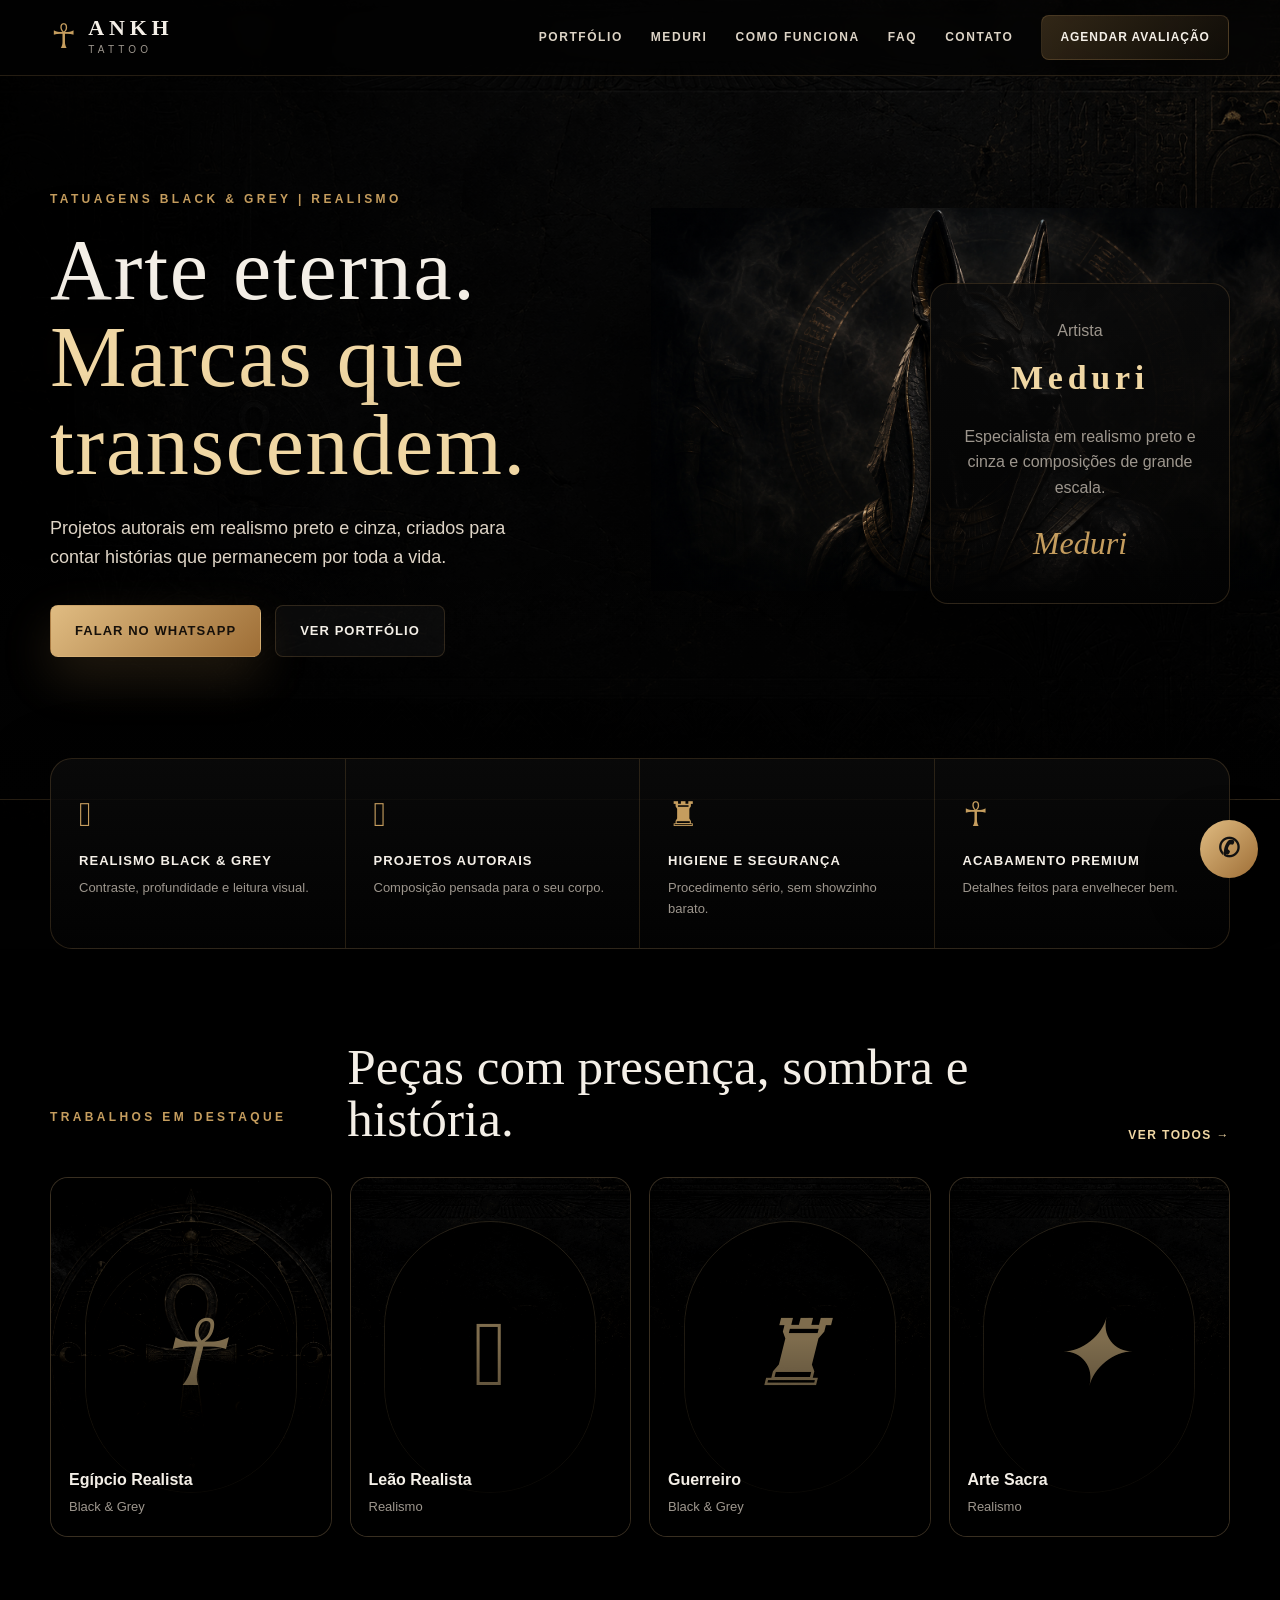
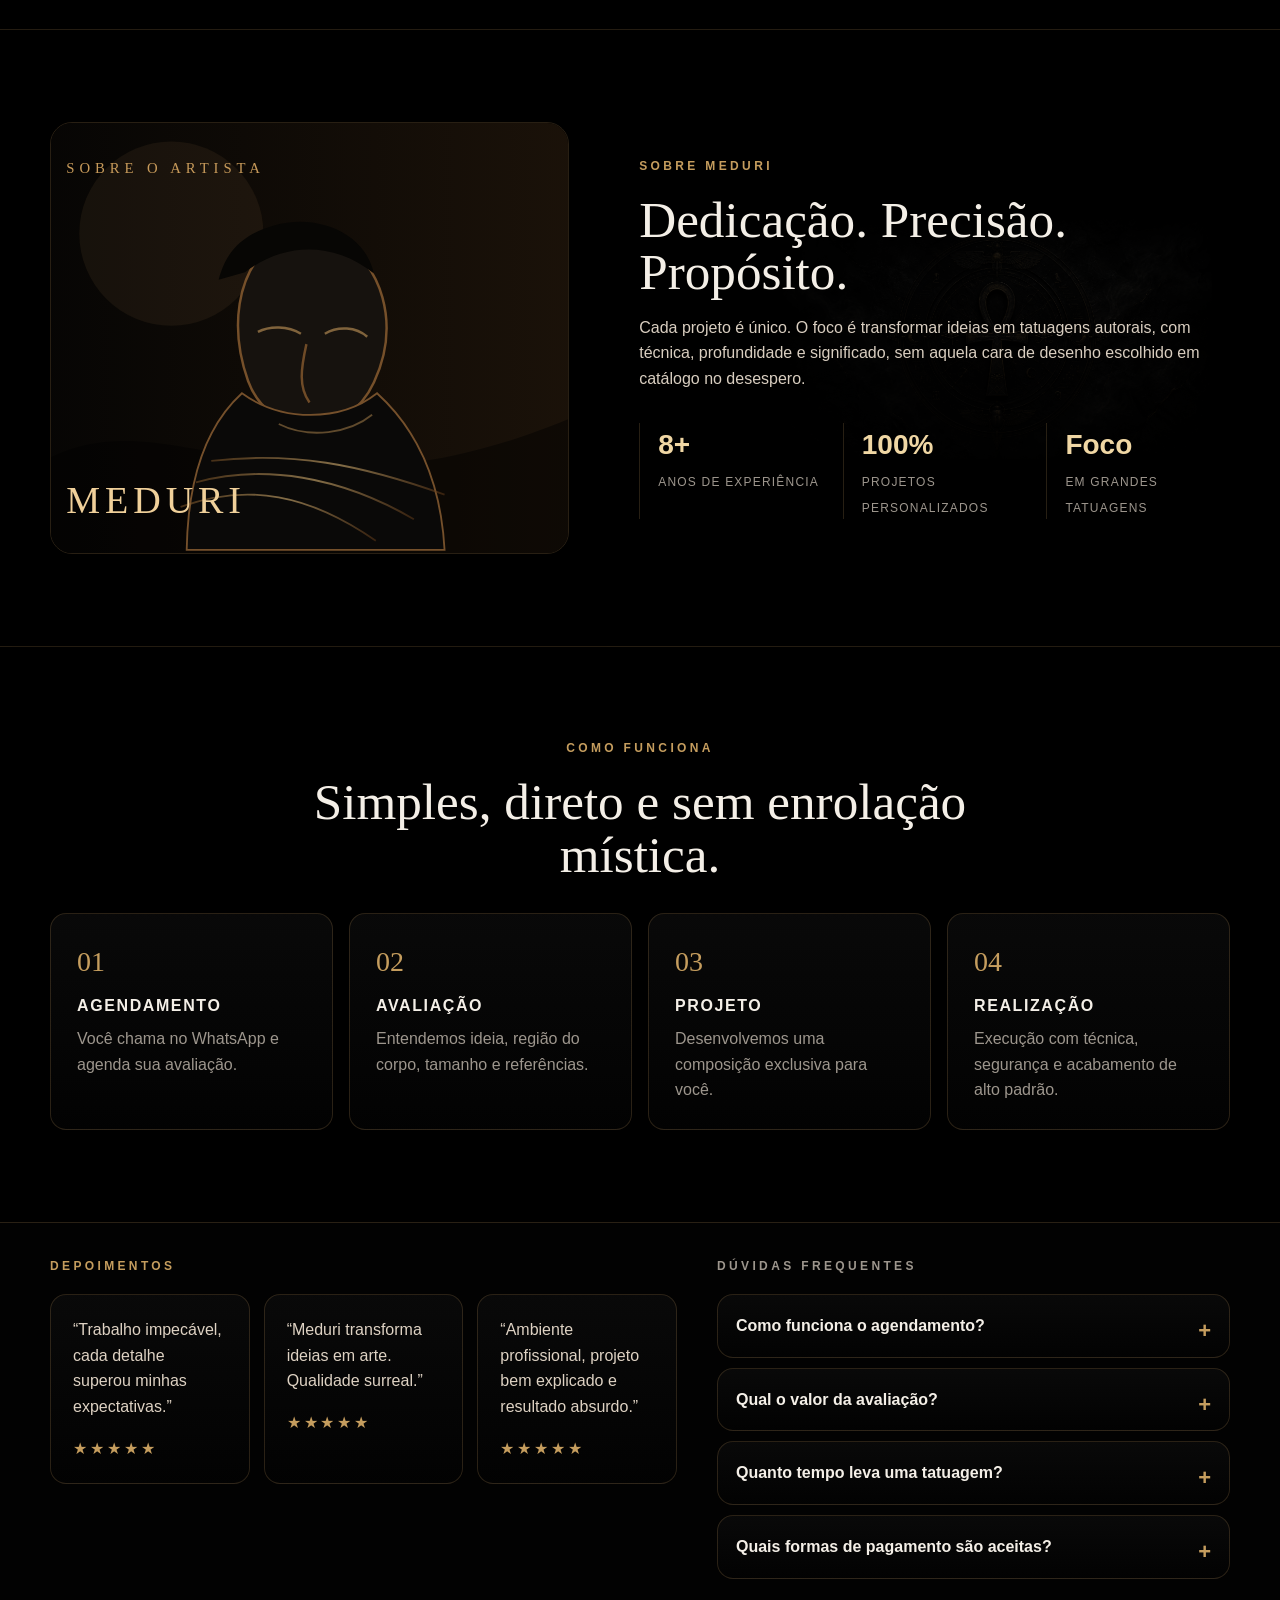
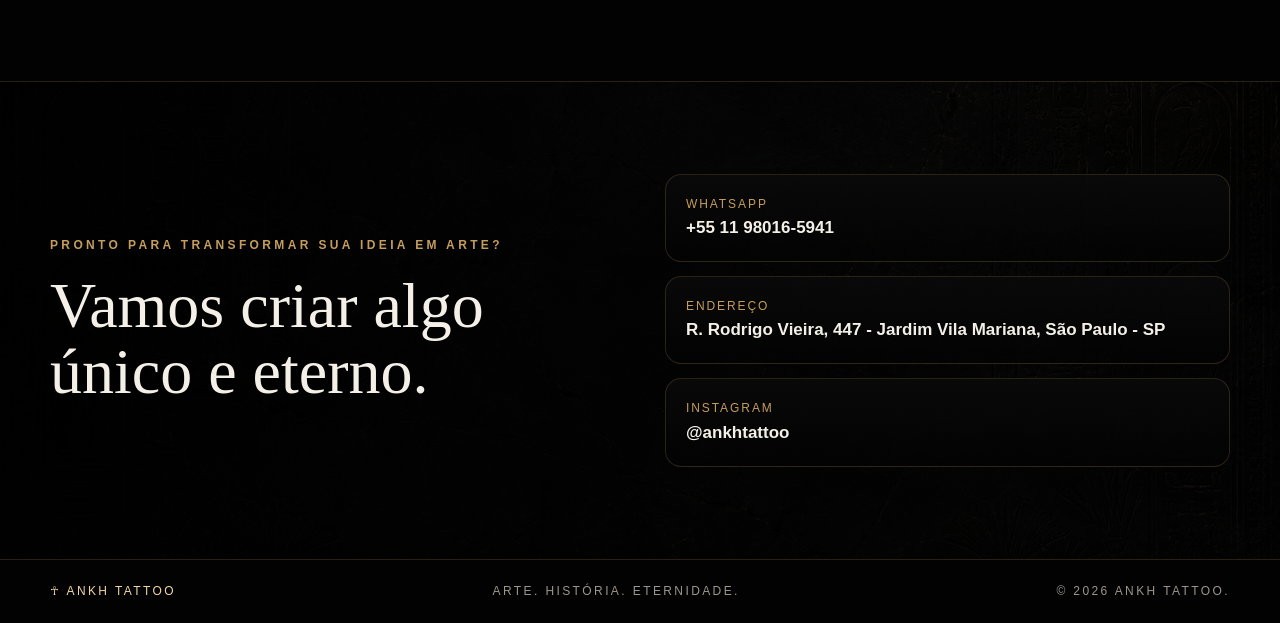
==== commit 3ade5480: "Use new dark PNG assets in v2 landing" ====
--- a/v2/index.html
+++ b/v2/index.html
@@ -5,17 +5,34 @@
   <meta name="viewport" content="width=device-width, initial-scale=1">
   <title>ANKH Tattoo | Meduri - Realismo Black & Grey</title>
   <meta name="description" content="Tatuagens autorais em realismo black and grey com Meduri. Projetos grandes, acabamento premium e atendimento em São Paulo.">
-  <meta name="theme-color" content="#090806">
+  <meta name="theme-color" content="#020202">
   <link rel="preconnect" href="https://fonts.googleapis.com">
   <link rel="preconnect" href="https://fonts.gstatic.com" crossorigin>
   <link href="https://fonts.googleapis.com/css2?family=Cinzel:wght@500;600;700&family=Inter:wght@400;500;600;700&display=swap" rel="stylesheet">
   <link rel="stylesheet" href="assets/css/style.css">
   <style>
-    .work-art{position:absolute;inset:0;display:block;background:radial-gradient(circle at 50% 35%,rgba(239,208,156,.20),transparent 24%),linear-gradient(145deg,#24170d,#050403 70%);transition:.35s}
-    .work-art:before{content:"";position:absolute;inset:12%;border:1px solid rgba(199,154,90,.28);border-radius:999px;box-shadow:inset 0 0 70px rgba(0,0,0,.7)}
-    .work-art:after{position:absolute;inset:auto 0 38%;text-align:center;color:#d8b372;font-family:Cinzel,serif;font-size:92px;line-height:1;text-shadow:0 20px 55px #000;opacity:.86}
+    :root{--bg:#020202;--panel:#080808;--line:rgba(197,157,94,.20);--gold:#c59d5e;--gold2:#f0d7a4;--text:#f4efe7;--muted:#9d968d}
+    body{background:#020202;background-image:linear-gradient(180deg,rgba(0,0,0,.74),rgba(0,0,0,.96)),url('assets/img/fundo.png');background-size:cover;background-attachment:fixed;background-position:center;color:var(--text)}
+    body:before{background:radial-gradient(circle at 18% 12%,rgba(197,157,94,.08),transparent 24%),radial-gradient(circle at 88% 28%,rgba(197,157,94,.06),transparent 28%)}
+    .site-header{background:rgba(2,2,2,.62);border-bottom-color:rgba(197,157,94,.18)}
+    .site-header.is-scrolled{background:rgba(2,2,2,.94)}
+    .hero{background:linear-gradient(90deg,rgba(0,0,0,.96) 0%,rgba(0,0,0,.70) 42%,rgba(0,0,0,.38) 100%),url('assets/img/fundo.png');background-size:cover;background-position:center;min-height:800px}
+    .hero:before{content:"";position:absolute;inset:0;background:url('assets/img/ankh.png') no-repeat 8% 58%/360px auto;opacity:.10;filter:grayscale(1);mix-blend-mode:screen;pointer-events:none}
+    .hero-bg{place-items:center end;right:-4vw;opacity:1}
+    .hero-bg img{content:url('assets/img/anubis.png');height:auto;width:min(54vw,680px);max-width:none;object-fit:contain;filter:drop-shadow(0 45px 90px rgba(0,0,0,.95));transform:translateX(0)}
+    .hero-copy{max-width:650px}.hero h1{text-shadow:0 20px 80px #000,0 0 40px rgba(197,157,94,.10)}
+    .trust-grid,.artist-card,.steps article,.quote-row blockquote,.faq details,.contact-cards a{background:linear-gradient(180deg,rgba(10,10,10,.88),rgba(3,3,3,.74));border-color:rgba(197,157,94,.20)}
+    .portfolio,.process{background:linear-gradient(180deg,rgba(0,0,0,.88),rgba(0,0,0,.72))}
+    .about{background:linear-gradient(90deg,rgba(0,0,0,.94),rgba(0,0,0,.78)),url('assets/img/ankh.png') no-repeat right 8% center/430px auto;border-color:rgba(197,157,94,.18)}
+    .final-cta{background:linear-gradient(90deg,rgba(0,0,0,.94),rgba(0,0,0,.70)),url('assets/img/fundo.png');background-size:cover;background-position:center}
+    .work-art{position:absolute;inset:0;display:block;background:linear-gradient(180deg,rgba(0,0,0,.20),rgba(0,0,0,.86)),url('assets/img/ankh.png') center/cover no-repeat;transition:.35s;filter:grayscale(.25) contrast(1.08) brightness(.72)}
+    .work-art:before{content:"";position:absolute;inset:12%;border:1px solid rgba(197,157,94,.24);border-radius:999px;box-shadow:inset 0 0 90px rgba(0,0,0,.85)}
+    .work-art:after{position:absolute;inset:auto 0 38%;text-align:center;color:#d8b372;font-family:Cinzel,serif;font-size:92px;line-height:1;text-shadow:0 20px 55px #000;opacity:.82}
+    .art-1{background-image:linear-gradient(180deg,rgba(0,0,0,.12),rgba(0,0,0,.86)),url('assets/img/ankh.png')}.art-2,.art-3,.art-4{background-image:linear-gradient(180deg,rgba(0,0,0,.24),rgba(0,0,0,.88)),url('assets/img/fundo.png')}
     .art-1:after{content:"☥"}.art-2:after{content:"𓃭"}.art-3:after{content:"♜"}.art-4:after{content:"✦"}
     .work-card:hover .work-art{transform:scale(1.05)}
+    @media(max-width:980px){.hero{min-height:780px;background-position:center}.hero-bg{place-items:start center;right:0;opacity:.52}.hero-bg img{width:min(92vw,560px);transform:translate(18%,110px)}.hero:before{background-size:260px auto;background-position:5% 70%}}
+    @media(max-width:620px){body{background-attachment:scroll}.hero{min-height:720px}.hero-bg{opacity:.38}.hero-bg img{width:118vw;transform:translate(22%,170px)}.about{background-size:280px auto;background-position:center 12%}.work-art:after{font-size:72px}}
   </style>
 </head>
 <body>
@@ -30,7 +47,7 @@
 
   <main id="top">
     <section class="hero section-pad">
-      <div class="hero-bg" aria-hidden="true"><img src="assets/img/hero-anubis.svg" alt=""></div>
+      <div class="hero-bg" aria-hidden="true"><img src="assets/img/anubis.png" alt=""></div>
       <div class="container hero-grid">
         <div class="hero-copy reveal">
           <p class="eyebrow">Tatuagens black & grey | Realismo</p>
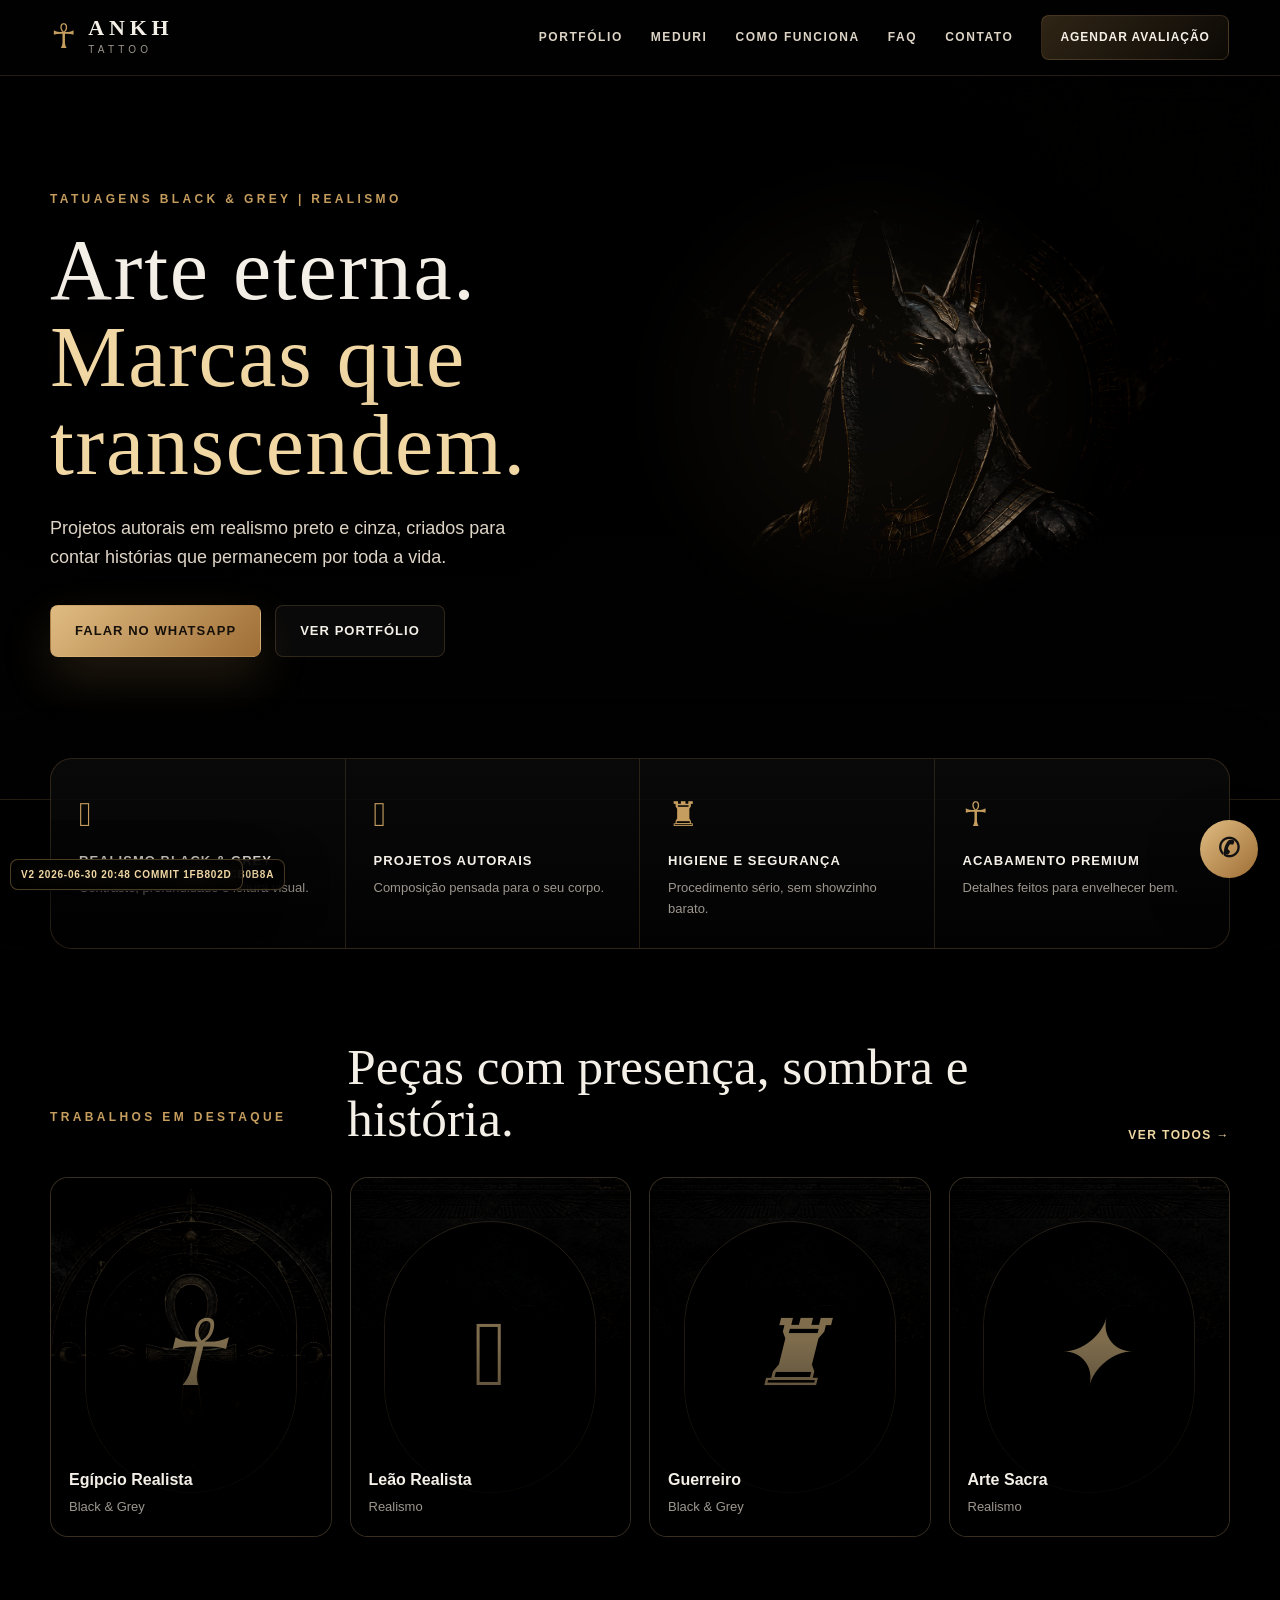
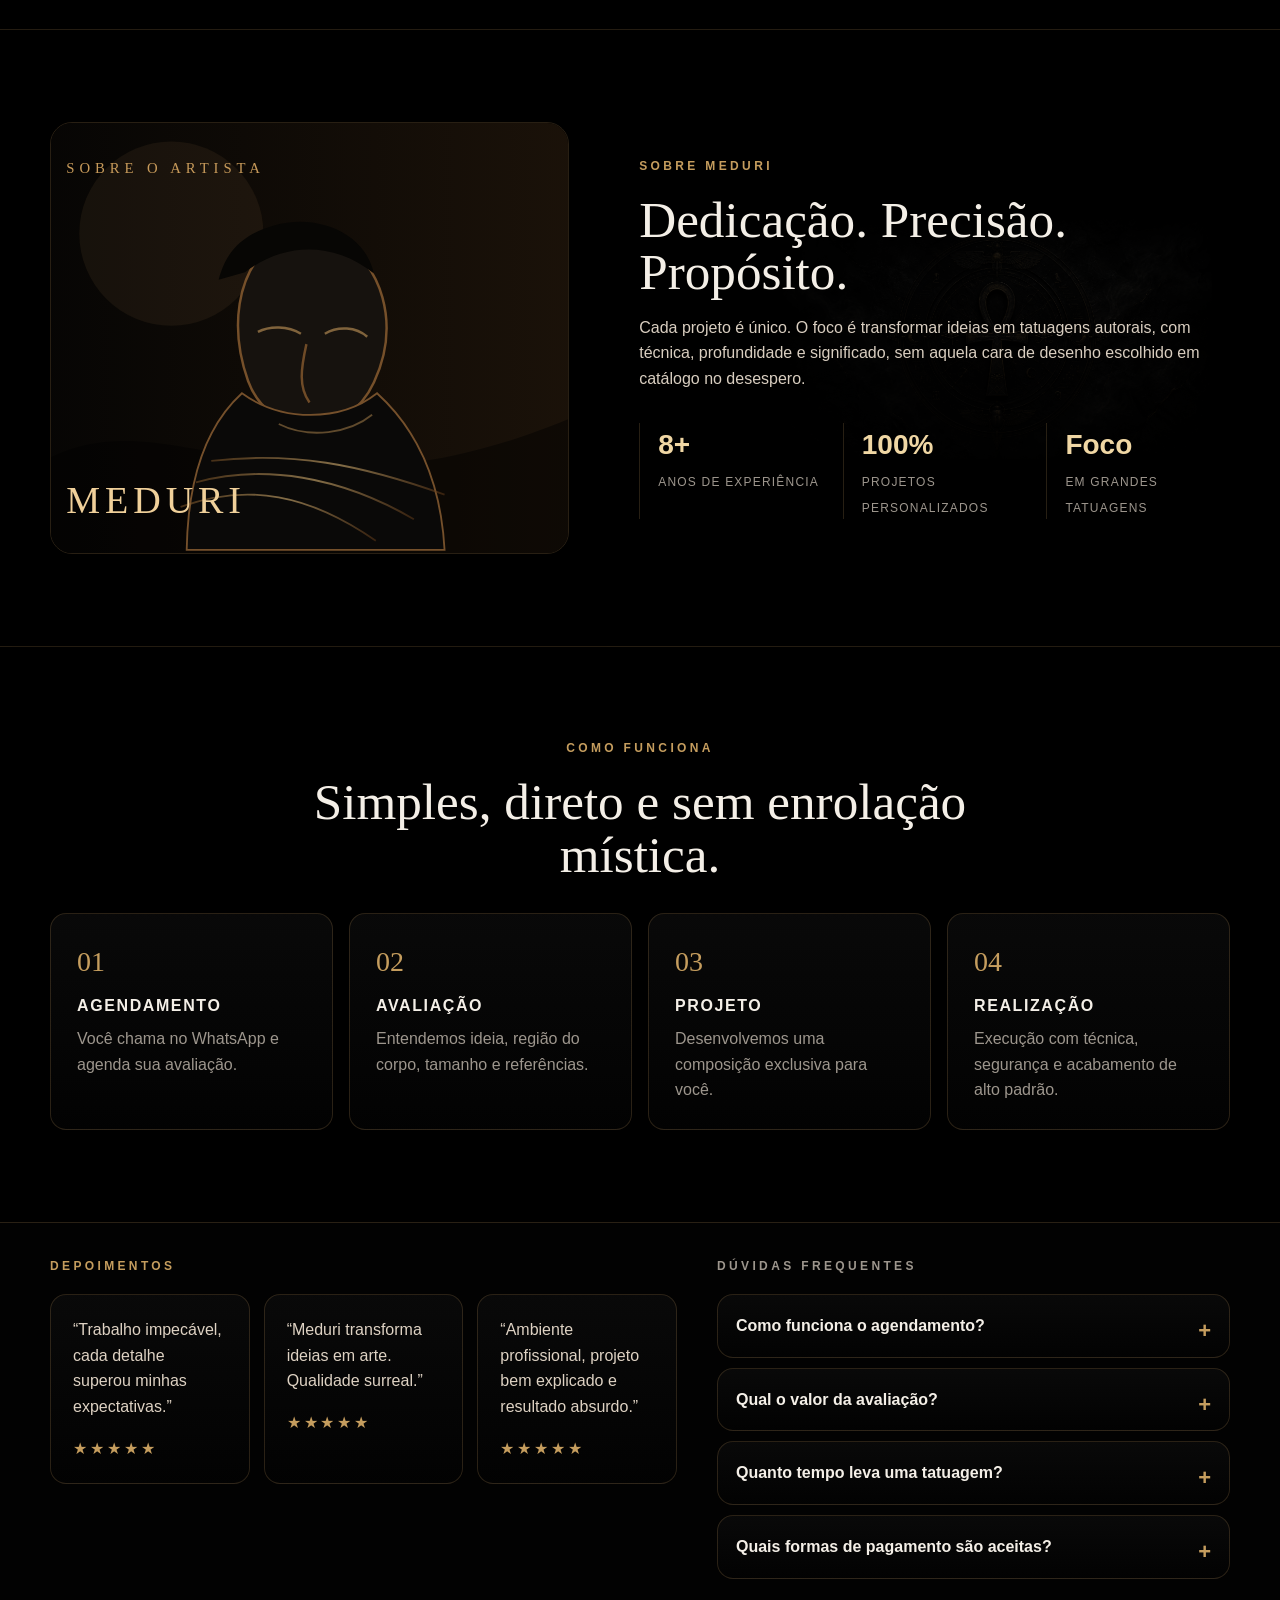
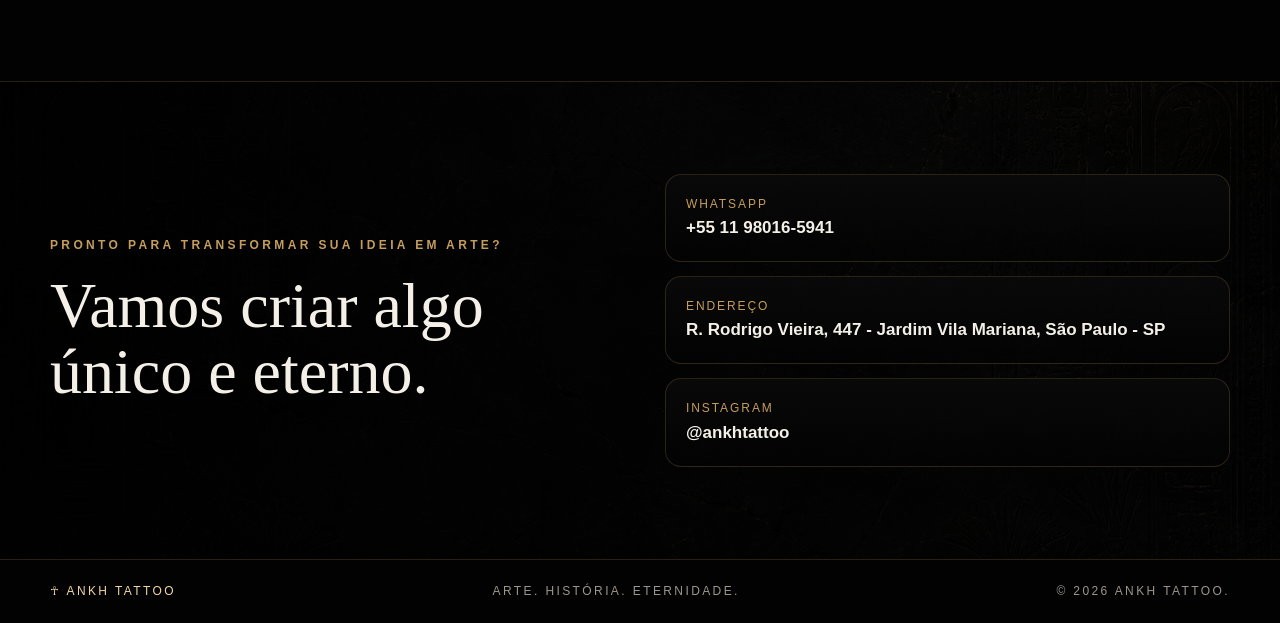
==== commit 07838be6: "Add hardcoded version badge and asset cache busters" ====
--- a/v2/index.html
+++ b/v2/index.html
@@ -9,7 +9,8 @@
   <link rel="preconnect" href="https://fonts.googleapis.com">
   <link rel="preconnect" href="https://fonts.gstatic.com" crossorigin>
   <link href="https://fonts.googleapis.com/css2?family=Cinzel:wght@500;600;700&family=Inter:wght@400;500;600;700&display=swap" rel="stylesheet">
-  <link rel="stylesheet" href="assets/css/style.css">
+  <link rel="stylesheet" href="assets/css/style.css?v=20260630-2105-bcb0b8a">
+  <link rel="stylesheet" href="assets/css/hero-fix.css?v=20260630-2105-bcb0b8a">
   <style>
     :root{--bg:#020202;--panel:#080808;--line:rgba(197,157,94,.20);--gold:#c59d5e;--gold2:#f0d7a4;--text:#f4efe7;--muted:#9d968d}
     body{background:#020202;background-image:linear-gradient(180deg,rgba(0,0,0,.74),rgba(0,0,0,.96)),url('assets/img/fundo.png');background-size:cover;background-attachment:fixed;background-position:center;color:var(--text)}
@@ -37,6 +38,7 @@
 </head>
 <body>
   <div class="noise" aria-hidden="true"></div>
+  <div class="version-badge">v2 index 2026-06-30 21:05 commit bcb0b8a</div>
 
   <header class="site-header" data-header>
     <a class="brand" href="#top" aria-label="ANKH Tattoo"><span class="brand-mark">☥</span><span><strong>ANKH</strong><small>Tattoo</small></span></a>
@@ -74,6 +76,6 @@
 
   <footer class="site-footer"><div class="container footer-grid"><span class="brand-mini">☥ ANKH Tattoo</span><span>Arte. História. Eternidade.</span><span>© 2026 ANKH Tattoo.</span></div></footer>
   <a class="float-whatsapp" href="https://wa.me/5511980165941?text=Oi%2C%20quero%20agendar%20uma%20avalia%C3%A7%C3%A3o%20com%20o%20Meduri" target="_blank" rel="noopener" aria-label="Chamar no WhatsApp">✆</a>
-  <script src="assets/js/main.js"></script>
+  <script src="assets/js/main.js?v=20260630-2105-bcb0b8a"></script>
 </body>
 </html>
--- a/v2/assets/css/hero-fix.css
+++ b/v2/assets/css/hero-fix.css
@@ -0,0 +1,119 @@
+/* Correções do hero v2: isola o Anúbis, reduz mistura com fundo e remove o card flutuante */
+.hero{
+  background:linear-gradient(90deg,rgba(0,0,0,.985) 0%,rgba(0,0,0,.95) 42%,rgba(0,0,0,.88) 100%)!important;
+  min-height:800px;
+  isolation:isolate;
+}
+
+.hero::before{
+  content:""!important;
+  position:absolute!important;
+  inset:0!important;
+  background:url('../img/ankh.png') no-repeat 80% 52%/430px auto!important;
+  opacity:.055!important;
+  filter:grayscale(1)!important;
+  mix-blend-mode:normal!important;
+  pointer-events:none!important;
+  z-index:0!important;
+}
+
+.hero::after{
+  content:""!important;
+  position:absolute!important;
+  inset:auto 0 0!important;
+  height:36%!important;
+  background:linear-gradient(transparent,var(--bg))!important;
+  z-index:1!important;
+}
+
+.hero-grid{
+  position:relative!important;
+  z-index:2!important;
+  display:grid!important;
+  grid-template-columns:minmax(0,650px) 1fr!important;
+  justify-content:space-between!important;
+  gap:40px!important;
+}
+
+.hero-copy{max-width:650px!important;}
+
+.hero-bg{
+  place-items:center end!important;
+  right:0!important;
+  opacity:1!important;
+  z-index:0!important;
+  overflow:hidden!important;
+}
+
+.hero-bg::before{
+  content:"";
+  position:absolute;
+  right:7%;
+  top:50%;
+  width:min(52vw,640px);
+  height:min(52vw,640px);
+  transform:translateY(-50%);
+  border-radius:999px;
+  background:radial-gradient(circle,rgba(255,255,255,.035) 0%,rgba(197,157,94,.055) 18%,rgba(0,0,0,.62) 54%,rgba(0,0,0,0) 72%);
+  filter:blur(8px);
+  pointer-events:none;
+}
+
+.hero-bg img{
+  height:auto!important;
+  width:min(54vw,680px)!important;
+  max-width:none!important;
+  object-fit:contain!important;
+  transform:translateX(-2%)!important;
+  mix-blend-mode:screen!important;
+  opacity:.82!important;
+  filter:contrast(1.2) brightness(.82) drop-shadow(0 50px 90px rgba(0,0,0,.98))!important;
+  -webkit-mask-image:radial-gradient(ellipse at 54% 50%,#000 0%,#000 42%,rgba(0,0,0,.72) 56%,rgba(0,0,0,.18) 70%,transparent 82%)!important;
+  mask-image:radial-gradient(ellipse at 54% 50%,#000 0%,#000 42%,rgba(0,0,0,.72) 56%,rgba(0,0,0,.18) 70%,transparent 82%)!important;
+}
+
+.artist-card{display:none!important;}
+
+.version-badge{
+  position:fixed;
+  left:10px;
+  bottom:10px;
+  z-index:99999;
+  padding:8px 10px;
+  max-width:calc(100vw - 20px);
+  border:1px solid rgba(197,157,94,.35);
+  border-radius:8px;
+  background:rgba(0,0,0,.82);
+  color:#f0d7a4;
+  font:600 10px/1.35 Inter,Arial,sans-serif;
+  letter-spacing:.08em;
+  text-transform:uppercase;
+  box-shadow:0 10px 40px rgba(0,0,0,.5);
+  backdrop-filter:blur(8px);
+  pointer-events:none;
+}
+
+@media(max-width:1200px){
+  .hero{min-height:760px!important;}
+  .hero-grid{grid-template-columns:1fr!important;max-width:760px!important;}
+  .hero-bg{place-items:center right!important;opacity:.38!important;}
+  .hero-bg::before{right:0;width:min(70vw,560px);height:min(70vw,560px);}
+  .hero-bg img{width:min(64vw,520px)!important;transform:translate(6%,70px)!important;}
+  .hero::before{background-size:320px auto!important;background-position:92% 50%!important;}
+}
+
+@media(max-width:980px){
+  .hero{min-height:780px!important;background-position:center!important;}
+  .hero-bg{place-items:start center!important;right:0!important;opacity:.28!important;}
+  .hero-bg::before{display:none!important;}
+  .hero-bg img{width:min(92vw,560px)!important;transform:translate(18%,110px)!important;}
+  .hero::before{background-size:260px auto!important;background-position:92% 58%!important;}
+}
+
+@media(max-width:620px){
+  .hero{min-height:720px!important;}
+  .hero-bg{opacity:.22!important;}
+  .hero-bg img{width:118vw!important;transform:translate(22%,170px)!important;}
+  .hero::before{background-size:200px auto!important;background-position:88% 60%!important;}
+  .version-badge{font-size:9px;right:10px;left:10px;text-align:center;}
+}
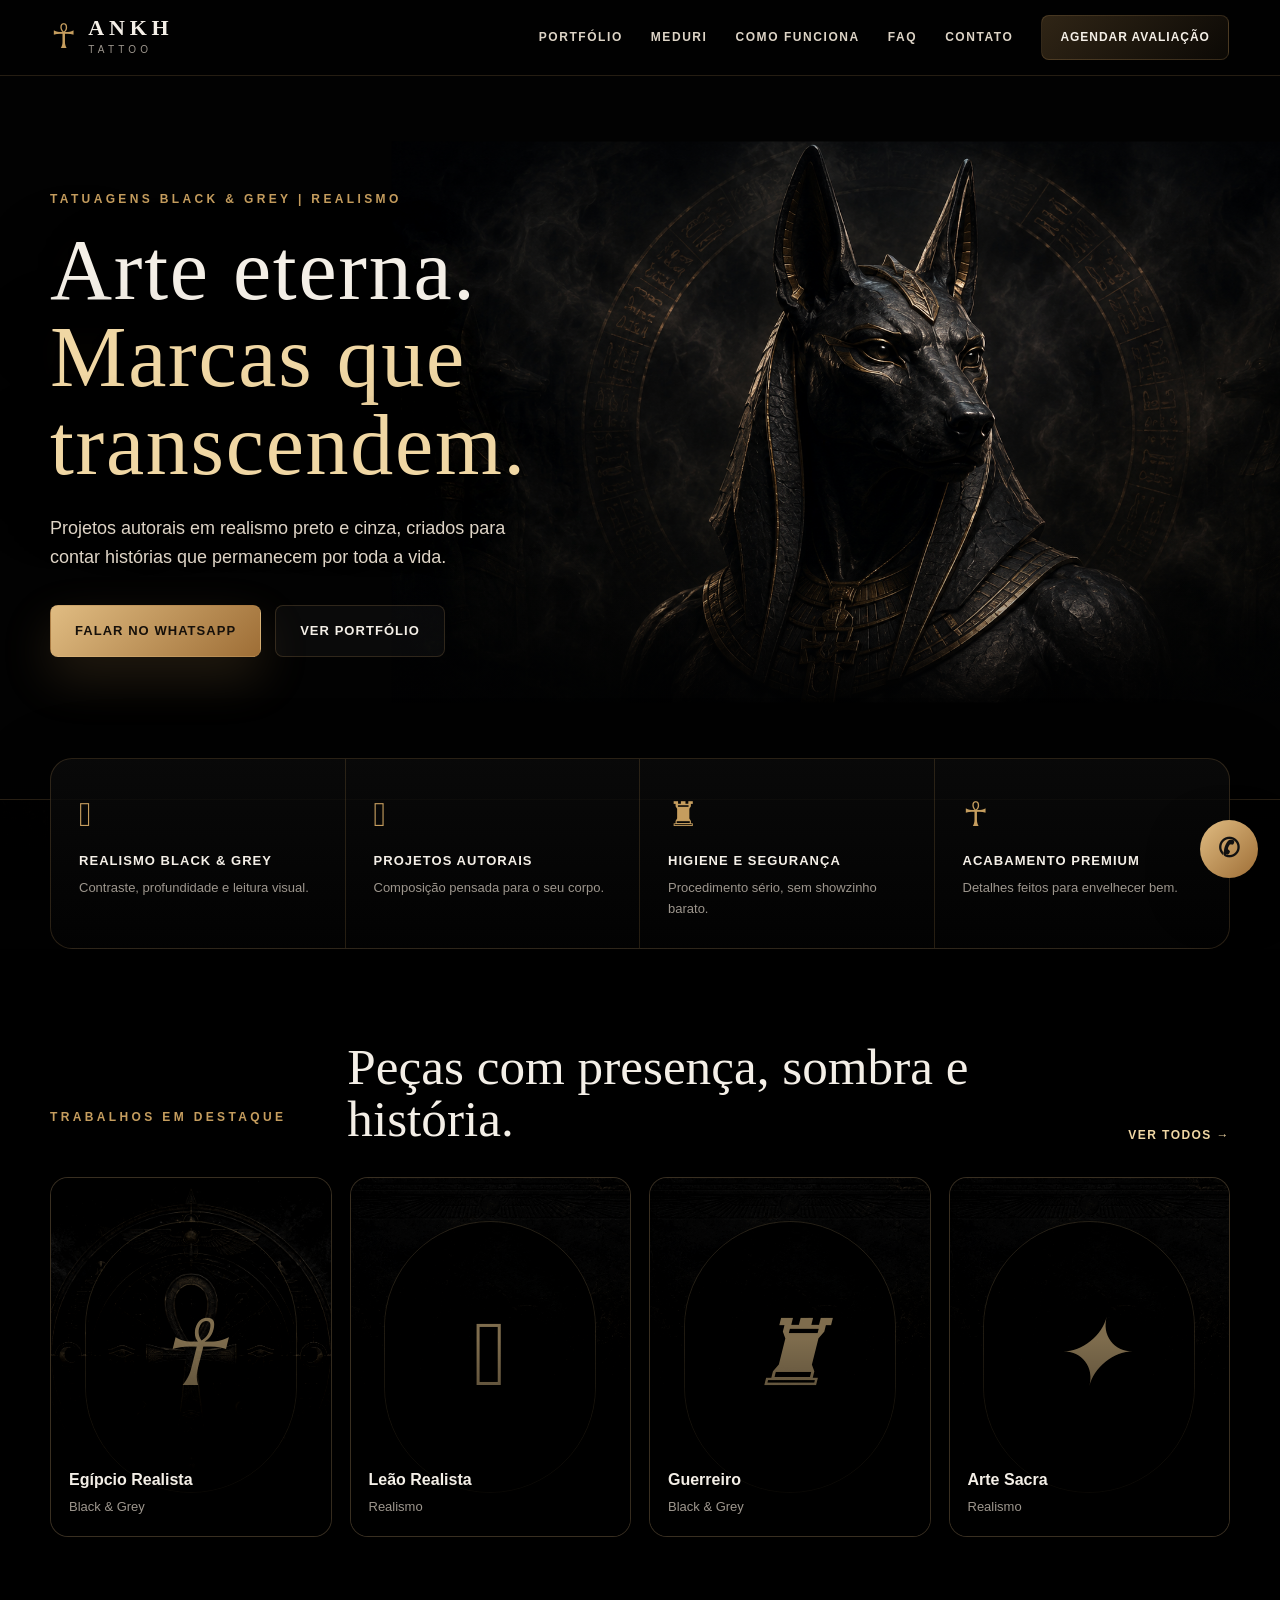
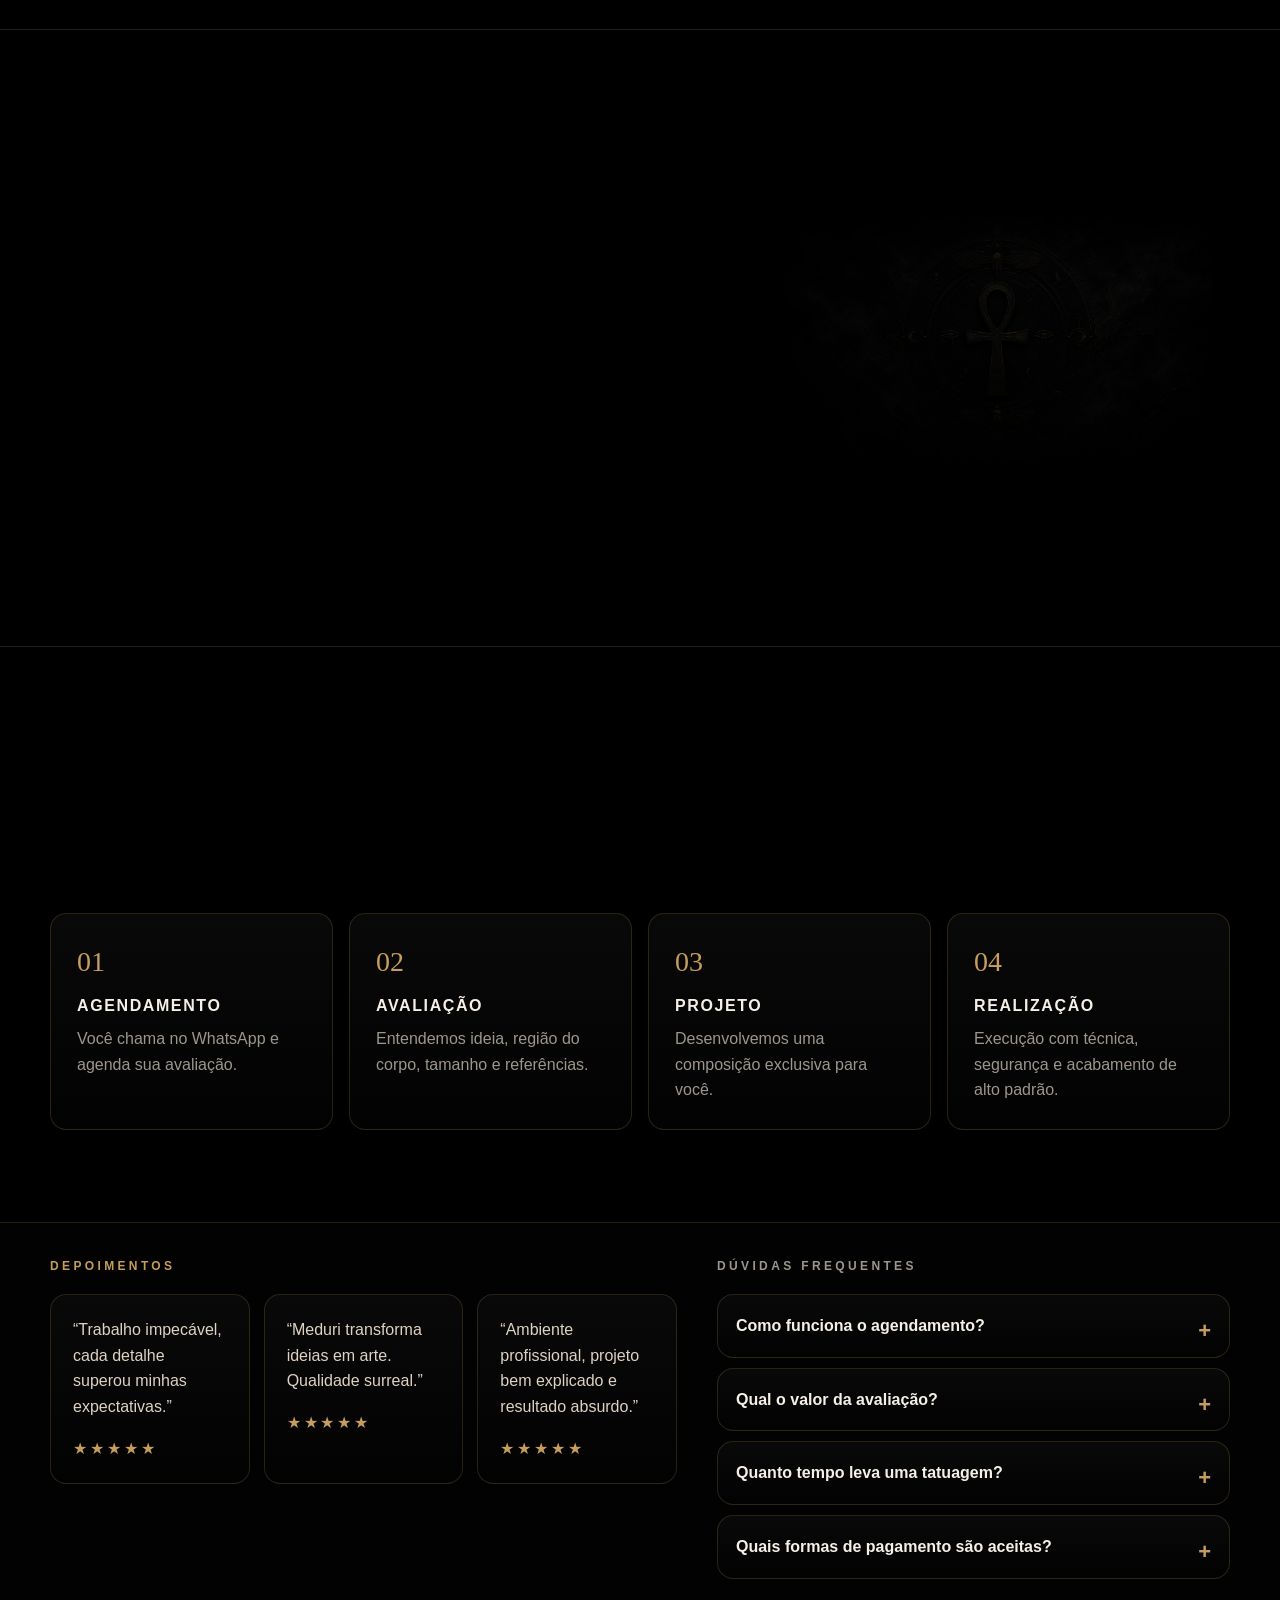
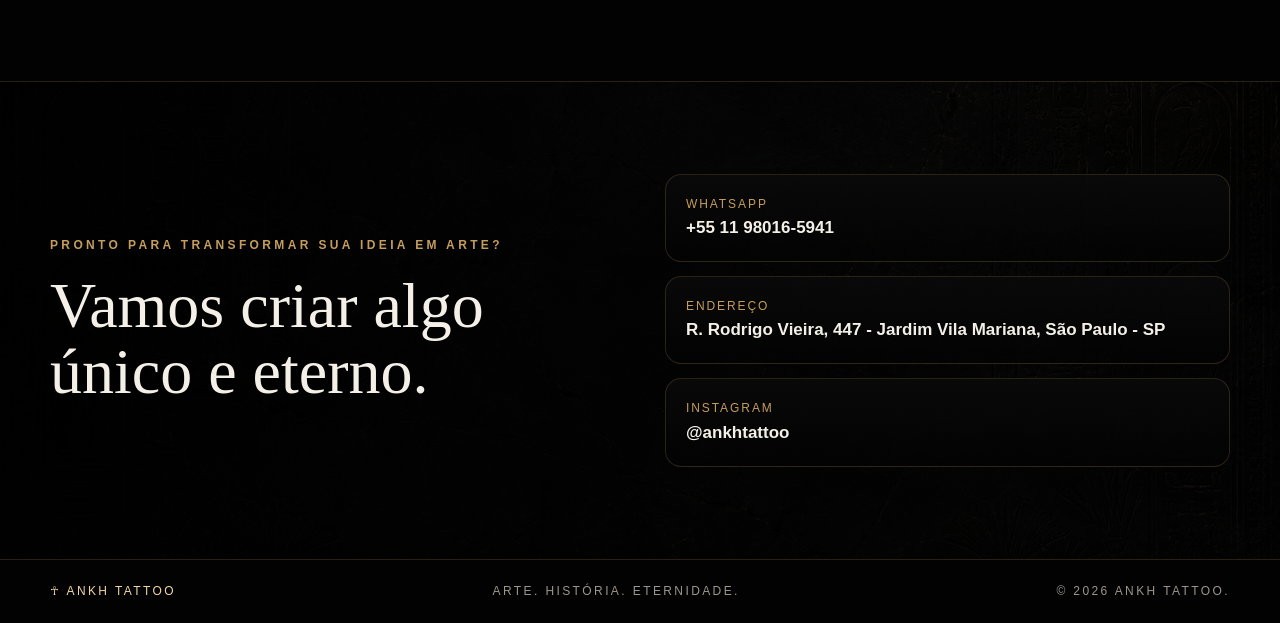
==== commit 5764a109: "Remove version badges and refresh hero assets" ====
--- a/v2/index.html
+++ b/v2/index.html
@@ -9,18 +9,14 @@
   <link rel="preconnect" href="https://fonts.googleapis.com">
   <link rel="preconnect" href="https://fonts.gstatic.com" crossorigin>
   <link href="https://fonts.googleapis.com/css2?family=Cinzel:wght@500;600;700&family=Inter:wght@400;500;600;700&display=swap" rel="stylesheet">
-  <link rel="stylesheet" href="assets/css/style.css?v=20260630-2105-bcb0b8a">
-  <link rel="stylesheet" href="assets/css/hero-fix.css?v=20260630-2105-bcb0b8a">
+  <link rel="stylesheet" href="assets/css/style.css?v=20260630-2117-0338383">
+  <link rel="stylesheet" href="assets/css/hero-fix.css?v=20260630-2117-0338383">
   <style>
     :root{--bg:#020202;--panel:#080808;--line:rgba(197,157,94,.20);--gold:#c59d5e;--gold2:#f0d7a4;--text:#f4efe7;--muted:#9d968d}
     body{background:#020202;background-image:linear-gradient(180deg,rgba(0,0,0,.74),rgba(0,0,0,.96)),url('assets/img/fundo.png');background-size:cover;background-attachment:fixed;background-position:center;color:var(--text)}
     body:before{background:radial-gradient(circle at 18% 12%,rgba(197,157,94,.08),transparent 24%),radial-gradient(circle at 88% 28%,rgba(197,157,94,.06),transparent 28%)}
     .site-header{background:rgba(2,2,2,.62);border-bottom-color:rgba(197,157,94,.18)}
     .site-header.is-scrolled{background:rgba(2,2,2,.94)}
-    .hero{background:linear-gradient(90deg,rgba(0,0,0,.96) 0%,rgba(0,0,0,.70) 42%,rgba(0,0,0,.38) 100%),url('assets/img/fundo.png');background-size:cover;background-position:center;min-height:800px}
-    .hero:before{content:"";position:absolute;inset:0;background:url('assets/img/ankh.png') no-repeat 8% 58%/360px auto;opacity:.10;filter:grayscale(1);mix-blend-mode:screen;pointer-events:none}
-    .hero-bg{place-items:center end;right:-4vw;opacity:1}
-    .hero-bg img{content:url('assets/img/anubis.png');height:auto;width:min(54vw,680px);max-width:none;object-fit:contain;filter:drop-shadow(0 45px 90px rgba(0,0,0,.95));transform:translateX(0)}
     .hero-copy{max-width:650px}.hero h1{text-shadow:0 20px 80px #000,0 0 40px rgba(197,157,94,.10)}
     .trust-grid,.artist-card,.steps article,.quote-row blockquote,.faq details,.contact-cards a{background:linear-gradient(180deg,rgba(10,10,10,.88),rgba(3,3,3,.74));border-color:rgba(197,157,94,.20)}
     .portfolio,.process{background:linear-gradient(180deg,rgba(0,0,0,.88),rgba(0,0,0,.72))}
@@ -32,13 +28,11 @@
     .art-1{background-image:linear-gradient(180deg,rgba(0,0,0,.12),rgba(0,0,0,.86)),url('assets/img/ankh.png')}.art-2,.art-3,.art-4{background-image:linear-gradient(180deg,rgba(0,0,0,.24),rgba(0,0,0,.88)),url('assets/img/fundo.png')}
     .art-1:after{content:"☥"}.art-2:after{content:"𓃭"}.art-3:after{content:"♜"}.art-4:after{content:"✦"}
     .work-card:hover .work-art{transform:scale(1.05)}
-    @media(max-width:980px){.hero{min-height:780px;background-position:center}.hero-bg{place-items:start center;right:0;opacity:.52}.hero-bg img{width:min(92vw,560px);transform:translate(18%,110px)}.hero:before{background-size:260px auto;background-position:5% 70%}}
-    @media(max-width:620px){body{background-attachment:scroll}.hero{min-height:720px}.hero-bg{opacity:.38}.hero-bg img{width:118vw;transform:translate(22%,170px)}.about{background-size:280px auto;background-position:center 12%}.work-art:after{font-size:72px}}
+    @media(max-width:620px){body{background-attachment:scroll}.about{background-size:280px auto;background-position:center 12%}.work-art:after{font-size:72px}}
   </style>
 </head>
 <body>
   <div class="noise" aria-hidden="true"></div>
-  <div class="version-badge">v2 index 2026-06-30 21:05 commit bcb0b8a</div>
 
   <header class="site-header" data-header>
     <a class="brand" href="#top" aria-label="ANKH Tattoo"><span class="brand-mark">☥</span><span><strong>ANKH</strong><small>Tattoo</small></span></a>
@@ -76,6 +70,6 @@
 
   <footer class="site-footer"><div class="container footer-grid"><span class="brand-mini">☥ ANKH Tattoo</span><span>Arte. História. Eternidade.</span><span>© 2026 ANKH Tattoo.</span></div></footer>
   <a class="float-whatsapp" href="https://wa.me/5511980165941?text=Oi%2C%20quero%20agendar%20uma%20avalia%C3%A7%C3%A3o%20com%20o%20Meduri" target="_blank" rel="noopener" aria-label="Chamar no WhatsApp">✆</a>
-  <script src="assets/js/main.js?v=20260630-2105-bcb0b8a"></script>
+  <script src="assets/js/main.js?v=20260630-2117-dfea1b4"></script>
 </body>
 </html>
--- a/v2/assets/css/hero-fix.css
+++ b/v2/assets/css/hero-fix.css
@@ -1,27 +1,20 @@
-/* Correções do hero v2: isola o Anúbis, reduz mistura com fundo e remove o card flutuante */
+/* Hero v2: Anúbis grande, sem fundo decorativo, sem filtros e sem badge */
 .hero{
-  background:linear-gradient(90deg,rgba(0,0,0,.985) 0%,rgba(0,0,0,.95) 42%,rgba(0,0,0,.88) 100%)!important;
-  min-height:800px;
+  background:#020202!important;
+  min-height:800px!important;
   isolation:isolate;
+  overflow:hidden!important;
 }
 
 .hero::before{
-  content:""!important;
-  position:absolute!important;
-  inset:0!important;
-  background:url('../img/ankh.png') no-repeat 80% 52%/430px auto!important;
-  opacity:.055!important;
-  filter:grayscale(1)!important;
-  mix-blend-mode:normal!important;
-  pointer-events:none!important;
-  z-index:0!important;
+  display:none!important;
 }
 
 .hero::after{
   content:""!important;
   position:absolute!important;
   inset:auto 0 0!important;
-  height:36%!important;
+  height:34%!important;
   background:linear-gradient(transparent,var(--bg))!important;
   z-index:1!important;
 }
@@ -46,74 +39,40 @@
 }
 
 .hero-bg::before{
-  content:"";
-  position:absolute;
-  right:7%;
-  top:50%;
-  width:min(52vw,640px);
-  height:min(52vw,640px);
-  transform:translateY(-50%);
-  border-radius:999px;
-  background:radial-gradient(circle,rgba(255,255,255,.035) 0%,rgba(197,157,94,.055) 18%,rgba(0,0,0,.62) 54%,rgba(0,0,0,0) 72%);
-  filter:blur(8px);
-  pointer-events:none;
+  display:none!important;
 }
 
 .hero-bg img{
   height:auto!important;
-  width:min(54vw,680px)!important;
+  width:min(78vw,1180px)!important;
   max-width:none!important;
   object-fit:contain!important;
-  transform:translateX(-2%)!important;
-  mix-blend-mode:screen!important;
-  opacity:.82!important;
-  filter:contrast(1.2) brightness(.82) drop-shadow(0 50px 90px rgba(0,0,0,.98))!important;
-  -webkit-mask-image:radial-gradient(ellipse at 54% 50%,#000 0%,#000 42%,rgba(0,0,0,.72) 56%,rgba(0,0,0,.18) 70%,transparent 82%)!important;
-  mask-image:radial-gradient(ellipse at 54% 50%,#000 0%,#000 42%,rgba(0,0,0,.72) 56%,rgba(0,0,0,.18) 70%,transparent 82%)!important;
+  transform:translate(11%,4%)!important;
+  mix-blend-mode:normal!important;
+  opacity:1!important;
+  filter:none!important;
+  -webkit-mask-image:none!important;
+  mask-image:none!important;
 }
 
 .artist-card{display:none!important;}
-
-.version-badge{
-  position:fixed;
-  left:10px;
-  bottom:10px;
-  z-index:99999;
-  padding:8px 10px;
-  max-width:calc(100vw - 20px);
-  border:1px solid rgba(197,157,94,.35);
-  border-radius:8px;
-  background:rgba(0,0,0,.82);
-  color:#f0d7a4;
-  font:600 10px/1.35 Inter,Arial,sans-serif;
-  letter-spacing:.08em;
-  text-transform:uppercase;
-  box-shadow:0 10px 40px rgba(0,0,0,.5);
-  backdrop-filter:blur(8px);
-  pointer-events:none;
-}
+.version-badge{display:none!important;}
 
 @media(max-width:1200px){
   .hero{min-height:760px!important;}
   .hero-grid{grid-template-columns:1fr!important;max-width:760px!important;}
-  .hero-bg{place-items:center right!important;opacity:.38!important;}
-  .hero-bg::before{right:0;width:min(70vw,560px);height:min(70vw,560px);}
-  .hero-bg img{width:min(64vw,520px)!important;transform:translate(6%,70px)!important;}
-  .hero::before{background-size:320px auto!important;background-position:92% 50%!important;}
+  .hero-bg{place-items:center right!important;opacity:.52!important;}
+  .hero-bg img{width:min(96vw,980px)!important;transform:translate(24%,9%)!important;}
 }
 
 @media(max-width:980px){
-  .hero{min-height:780px!important;background-position:center!important;}
-  .hero-bg{place-items:start center!important;right:0!important;opacity:.28!important;}
-  .hero-bg::before{display:none!important;}
-  .hero-bg img{width:min(92vw,560px)!important;transform:translate(18%,110px)!important;}
-  .hero::before{background-size:260px auto!important;background-position:92% 58%!important;}
+  .hero{min-height:780px!important;}
+  .hero-bg{place-items:start center!important;right:0!important;opacity:.34!important;}
+  .hero-bg img{width:130vw!important;transform:translate(22%,115px)!important;}
 }
 
 @media(max-width:620px){
   .hero{min-height:720px!important;}
-  .hero-bg{opacity:.22!important;}
-  .hero-bg img{width:118vw!important;transform:translate(22%,170px)!important;}
-  .hero::before{background-size:200px auto!important;background-position:88% 60%!important;}
-  .version-badge{font-size:9px;right:10px;left:10px;text-align:center;}
+  .hero-bg{opacity:.25!important;}
+  .hero-bg img{width:155vw!important;transform:translate(24%,170px)!important;}
 }
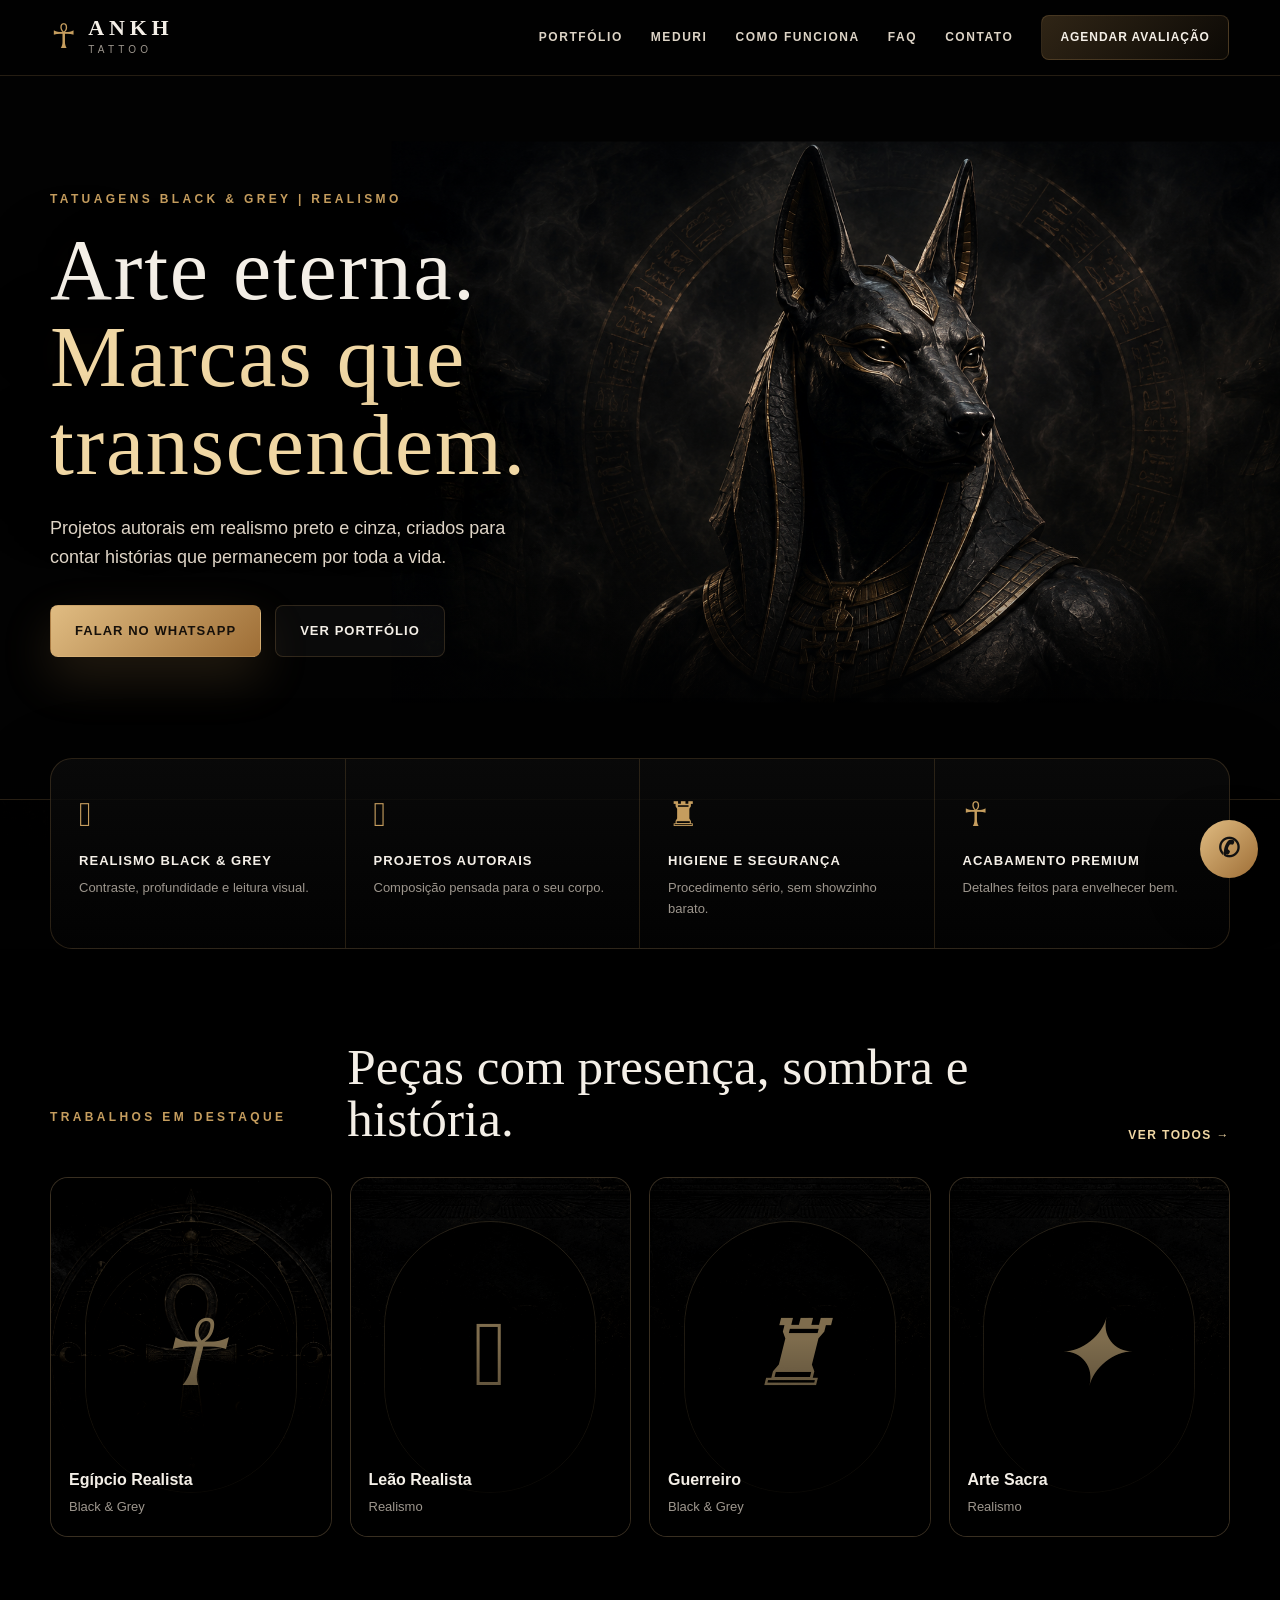
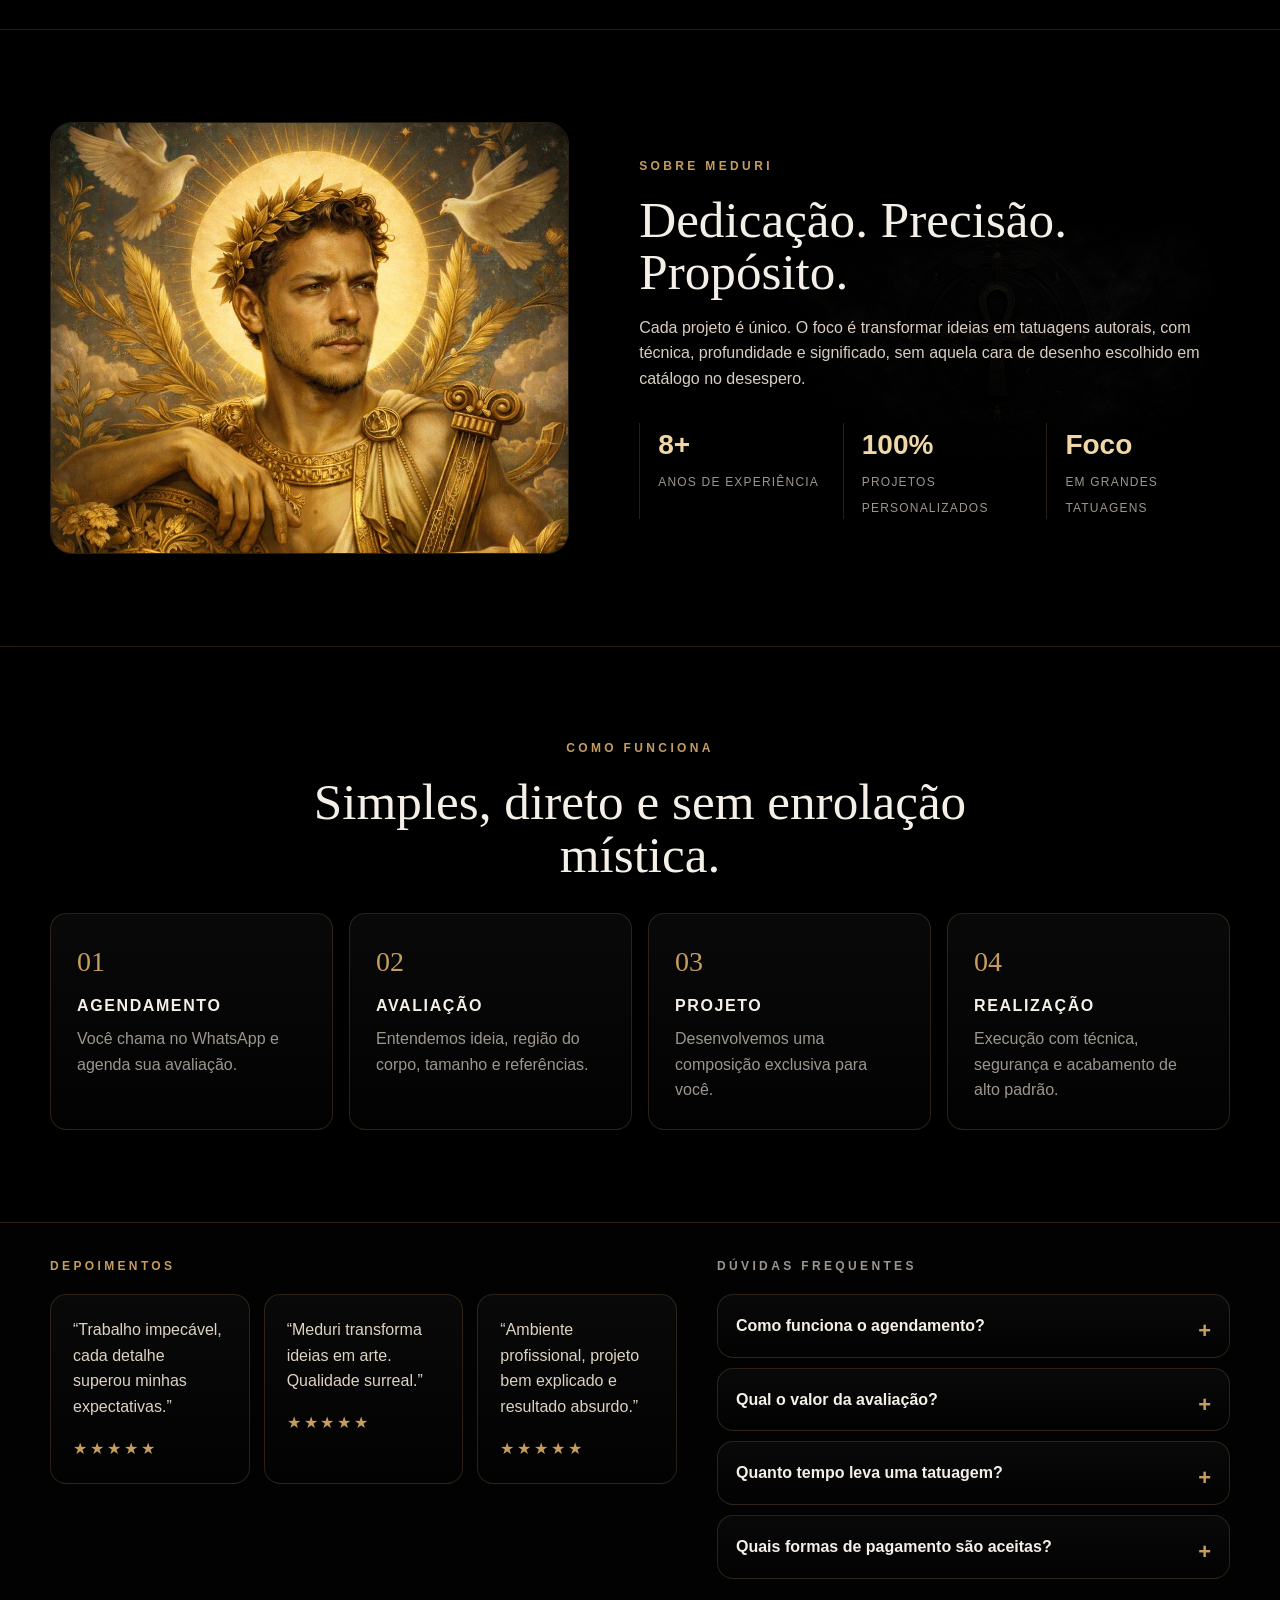
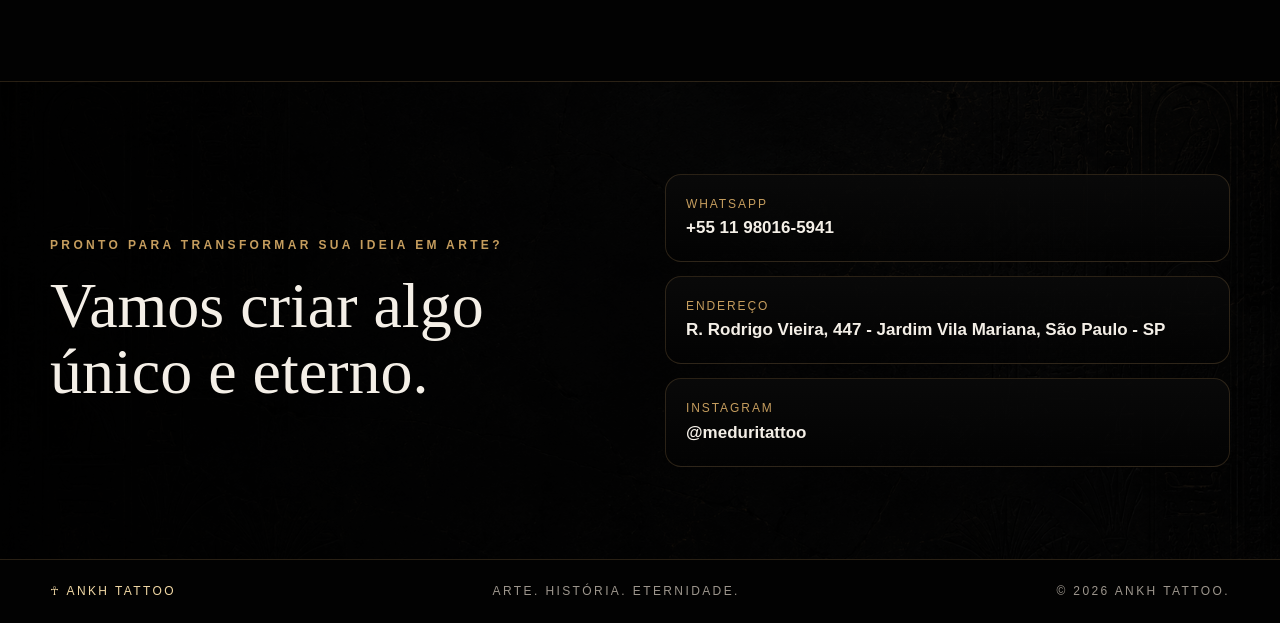
==== commit 781cc4a9: "Update Meduri Instagram and artist photo" ====
--- a/v2/index.html
+++ b/v2/index.html
@@ -9,8 +9,8 @@
   <link rel="preconnect" href="https://fonts.googleapis.com">
   <link rel="preconnect" href="https://fonts.gstatic.com" crossorigin>
   <link href="https://fonts.googleapis.com/css2?family=Cinzel:wght@500;600;700&family=Inter:wght@400;500;600;700&display=swap" rel="stylesheet">
-  <link rel="stylesheet" href="assets/css/style.css?v=20260630-2117-0338383">
-  <link rel="stylesheet" href="assets/css/hero-fix.css?v=20260630-2117-0338383">
+  <link rel="stylesheet" href="assets/css/style.css?v=20260630-2126-meduri">
+  <link rel="stylesheet" href="assets/css/hero-fix.css?v=20260630-2126-meduri">
   <style>
     :root{--bg:#020202;--panel:#080808;--line:rgba(197,157,94,.20);--gold:#c59d5e;--gold2:#f0d7a4;--text:#f4efe7;--muted:#9d968d}
     body{background:#020202;background-image:linear-gradient(180deg,rgba(0,0,0,.74),rgba(0,0,0,.96)),url('assets/img/fundo.png');background-size:cover;background-attachment:fixed;background-position:center;color:var(--text)}
@@ -21,6 +21,7 @@
     .trust-grid,.artist-card,.steps article,.quote-row blockquote,.faq details,.contact-cards a{background:linear-gradient(180deg,rgba(10,10,10,.88),rgba(3,3,3,.74));border-color:rgba(197,157,94,.20)}
     .portfolio,.process{background:linear-gradient(180deg,rgba(0,0,0,.88),rgba(0,0,0,.72))}
     .about{background:linear-gradient(90deg,rgba(0,0,0,.94),rgba(0,0,0,.78)),url('assets/img/ankh.png') no-repeat right 8% center/430px auto;border-color:rgba(197,157,94,.18)}
+    .about-media img{object-fit:cover;object-position:center top;}
     .final-cta{background:linear-gradient(90deg,rgba(0,0,0,.94),rgba(0,0,0,.70)),url('assets/img/fundo.png');background-size:cover;background-position:center}
     .work-art{position:absolute;inset:0;display:block;background:linear-gradient(180deg,rgba(0,0,0,.20),rgba(0,0,0,.86)),url('assets/img/ankh.png') center/cover no-repeat;transition:.35s;filter:grayscale(.25) contrast(1.08) brightness(.72)}
     .work-art:before{content:"";position:absolute;inset:12%;border:1px solid rgba(197,157,94,.24);border-radius:999px;box-shadow:inset 0 0 90px rgba(0,0,0,.85)}
@@ -57,19 +58,19 @@
 
     <section class="trust-strip"><div class="container trust-grid"><article><span>𓃥</span><strong>Realismo black & grey</strong><p>Contraste, profundidade e leitura visual.</p></article><article><span>𓂀</span><strong>Projetos autorais</strong><p>Composição pensada para o seu corpo.</p></article><article><span>♜</span><strong>Higiene e segurança</strong><p>Procedimento sério, sem showzinho barato.</p></article><article><span>☥</span><strong>Acabamento premium</strong><p>Detalhes feitos para envelhecer bem.</p></article></div></section>
 
-    <section class="portfolio section-pad" id="portfolio"><div class="container"><div class="section-head reveal"><p class="eyebrow">Trabalhos em destaque</p><h2>Peças com presença, sombra e história.</h2><a href="https://www.instagram.com/ankhtattoo" target="_blank" rel="noopener">Ver todos →</a></div><div class="portfolio-grid"><article class="work-card reveal"><i class="work-art art-1" aria-hidden="true"></i><div><strong>Egípcio Realista</strong><span>Black & Grey</span></div></article><article class="work-card reveal delay-1"><i class="work-art art-2" aria-hidden="true"></i><div><strong>Leão Realista</strong><span>Realismo</span></div></article><article class="work-card reveal delay-2"><i class="work-art art-3" aria-hidden="true"></i><div><strong>Guerreiro</strong><span>Black & Grey</span></div></article><article class="work-card reveal delay-3"><i class="work-art art-4" aria-hidden="true"></i><div><strong>Arte Sacra</strong><span>Realismo</span></div></article></div></div></section>
+    <section class="portfolio section-pad" id="portfolio"><div class="container"><div class="section-head reveal"><p class="eyebrow">Trabalhos em destaque</p><h2>Peças com presença, sombra e história.</h2><a href="https://www.instagram.com/meduritattoo" target="_blank" rel="noopener">Ver todos →</a></div><div class="portfolio-grid"><article class="work-card reveal"><i class="work-art art-1" aria-hidden="true"></i><div><strong>Egípcio Realista</strong><span>Black & Grey</span></div></article><article class="work-card reveal delay-1"><i class="work-art art-2" aria-hidden="true"></i><div><strong>Leão Realista</strong><span>Realismo</span></div></article><article class="work-card reveal delay-2"><i class="work-art art-3" aria-hidden="true"></i><div><strong>Guerreiro</strong><span>Black & Grey</span></div></article><article class="work-card reveal delay-3"><i class="work-art art-4" aria-hidden="true"></i><div><strong>Arte Sacra</strong><span>Realismo</span></div></article></div></div></section>
 
-    <section class="about section-pad" id="meduri"><div class="container about-grid"><div class="about-media reveal"><img src="assets/img/meduri-placeholder.svg" alt="Meduri tatuando"></div><div class="about-copy reveal delay-1"><p class="eyebrow">Sobre Meduri</p><h2>Dedicação. Precisão. Propósito.</h2><p>Cada projeto é único. O foco é transformar ideias em tatuagens autorais, com técnica, profundidade e significado, sem aquela cara de desenho escolhido em catálogo no desespero.</p><div class="stats"><div><strong>8+</strong><span>anos de experiência</span></div><div><strong>100%</strong><span>projetos personalizados</span></div><div><strong>Foco</strong><span>em grandes tatuagens</span></div></div></div></div></section>
+    <section class="about section-pad" id="meduri"><div class="container about-grid"><div class="about-media reveal"><img src="assets/img/meduri.png" alt="Meduri, tatuador especialista em realismo black and grey"></div><div class="about-copy reveal delay-1"><p class="eyebrow">Sobre Meduri</p><h2>Dedicação. Precisão. Propósito.</h2><p>Cada projeto é único. O foco é transformar ideias em tatuagens autorais, com técnica, profundidade e significado, sem aquela cara de desenho escolhido em catálogo no desespero.</p><div class="stats"><div><strong>8+</strong><span>anos de experiência</span></div><div><strong>100%</strong><span>projetos personalizados</span></div><div><strong>Foco</strong><span>em grandes tatuagens</span></div></div></div></div></section>
 
     <section class="process section-pad" id="processo"><div class="container"><div class="section-head compact reveal"><p class="eyebrow">Como funciona</p><h2>Simples, direto e sem enrolação mística.</h2></div><div class="steps"><article class="reveal"><span>01</span><strong>Agendamento</strong><p>Você chama no WhatsApp e agenda sua avaliação.</p></article><article class="reveal delay-1"><span>02</span><strong>Avaliação</strong><p>Entendemos ideia, região do corpo, tamanho e referências.</p></article><article class="reveal delay-2"><span>03</span><strong>Projeto</strong><p>Desenvolvemos uma composição exclusiva para você.</p></article><article class="reveal delay-3"><span>04</span><strong>Realização</strong><p>Execução com técnica, segurança e acabamento de alto padrão.</p></article></div></div></section>
 
     <section class="social-proof section-pad"><div class="container proof-grid"><div class="testimonials reveal"><p class="eyebrow">Depoimentos</p><div class="quote-row"><blockquote>“Trabalho impecável, cada detalhe superou minhas expectativas.”<span>★★★★★</span></blockquote><blockquote>“Meduri transforma ideias em arte. Qualidade surreal.”<span>★★★★★</span></blockquote><blockquote>“Ambiente profissional, projeto bem explicado e resultado absurdo.”<span>★★★★★</span></blockquote></div></div><div class="faq reveal delay-1" id="faq"><p class="eyebrow">Dúvidas frequentes</p><details><summary>Como funciona o agendamento?</summary><p>Você chama no WhatsApp, envia sua ideia e combinamos o melhor horário para avaliação.</p></details><details><summary>Qual o valor da avaliação?</summary><p>O valor depende do projeto, tamanho e região. O orçamento é feito após entender a ideia.</p></details><details><summary>Quanto tempo leva uma tatuagem?</summary><p>Depende da complexidade. Projetos grandes podem exigir sessões longas ou mais de uma sessão.</p></details><details><summary>Quais formas de pagamento são aceitas?</summary><p>As opções são confirmadas diretamente no WhatsApp no momento do agendamento.</p></details></div></div></section>
 
-    <section class="final-cta section-pad" id="contato"><div class="container cta-grid reveal"><div><p class="eyebrow">Pronto para transformar sua ideia em arte?</p><h2>Vamos criar algo único e eterno.</h2></div><div class="contact-cards"><a href="https://wa.me/5511980165941" target="_blank" rel="noopener"><span>WhatsApp</span><strong>+55 11 98016-5941</strong></a><a href="https://maps.google.com/?q=R.%20Rodrigo%20Vieira%2C%20447%20-%20Jardim%20Vila%20Mariana%20S%C3%A3o%20Paulo%20-%20SP%2004115-060" target="_blank" rel="noopener"><span>Endereço</span><strong>R. Rodrigo Vieira, 447 - Jardim Vila Mariana, São Paulo - SP</strong></a><a href="https://www.instagram.com/ankhtattoo" target="_blank" rel="noopener"><span>Instagram</span><strong>@ankhtattoo</strong></a></div></div></section>
+    <section class="final-cta section-pad" id="contato"><div class="container cta-grid reveal"><div><p class="eyebrow">Pronto para transformar sua ideia em arte?</p><h2>Vamos criar algo único e eterno.</h2></div><div class="contact-cards"><a href="https://wa.me/5511980165941" target="_blank" rel="noopener"><span>WhatsApp</span><strong>+55 11 98016-5941</strong></a><a href="https://maps.google.com/?q=R.%20Rodrigo%20Vieira%2C%20447%20-%20Jardim%20Vila%20Mariana%20S%C3%A3o%20Paulo%20-%20SP%2004115-060" target="_blank" rel="noopener"><span>Endereço</span><strong>R. Rodrigo Vieira, 447 - Jardim Vila Mariana, São Paulo - SP</strong></a><a href="https://www.instagram.com/meduritattoo" target="_blank" rel="noopener"><span>Instagram</span><strong>@meduritattoo</strong></a></div></div></section>
   </main>
 
   <footer class="site-footer"><div class="container footer-grid"><span class="brand-mini">☥ ANKH Tattoo</span><span>Arte. História. Eternidade.</span><span>© 2026 ANKH Tattoo.</span></div></footer>
   <a class="float-whatsapp" href="https://wa.me/5511980165941?text=Oi%2C%20quero%20agendar%20uma%20avalia%C3%A7%C3%A3o%20com%20o%20Meduri" target="_blank" rel="noopener" aria-label="Chamar no WhatsApp">✆</a>
-  <script src="assets/js/main.js?v=20260630-2117-dfea1b4"></script>
+  <script src="assets/js/main.js?v=20260630-2126-meduri"></script>
 </body>
 </html>
